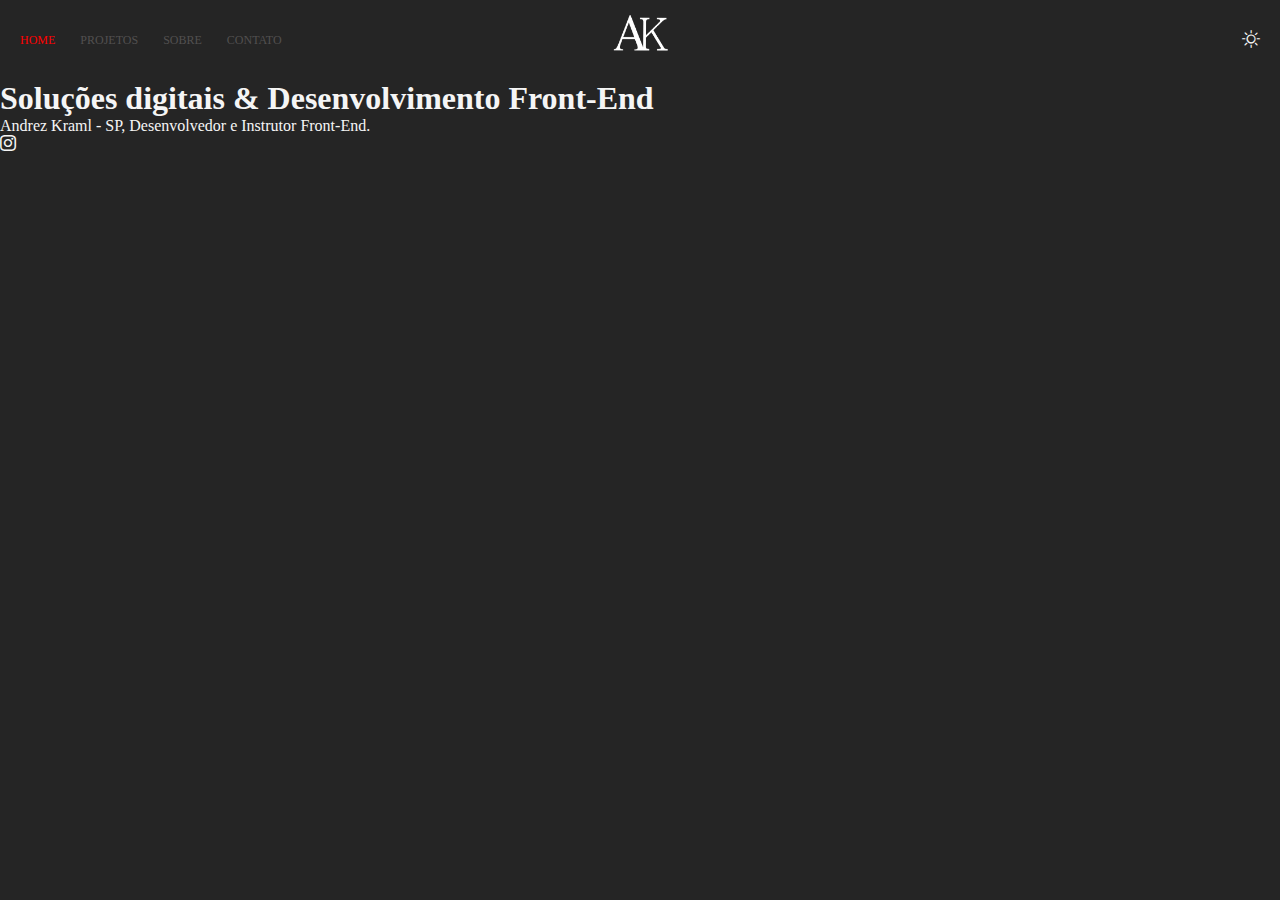
==== index.html @ 8a152c67 "novo" ====
<!DOCTYPE html>
<html lang="pt-br" data-theme="dark">

<head>
    <meta charset="UTF-8">
    <meta name="viewport" content="width=device-width, initial-scale=1.0">
    <title>Portfolio | Andrez</title>

    <!-- Bootstrap Icons -->
    <link rel="stylesheet" href="https://cdn.jsdelivr.net/npm/bootstrap-icons@1.11.3/font/bootstrap-icons.min.css">
    <link rel="stylesheet" href="css/estilo.css">
</head>

<body>

    <!-- header = cabeçalho -->
    <header id="header">

        <!-- menu desktop -->
        <nav class="header-nav">
            <ul class="menu menu-principal"> 
                <li class="menu-item">
                    <a href="#home" class="menu-link active">
                        <span class="menu-texto">home</span>
                    </a>  
                </li>
                <li class="menu-item">
                    <a href="#projetos" class="menu-link">
                        <span class="menu-texto">projetos</span> 
                    </a>
                </li>
                <li class="menu-item">
                    <a href="#sobre" class="menu-link"> 
                        <span class="menu-texto">sobre</span>
                    </a>
                </li>
                <li class="menu-item">
                    <a href="#contato"class="menu-link">
                        <span class="menu-texto">Contato</span>   
                    </a>
                </li>
            </ul>           
        </nav> <!-- Fim Menu desktop -->

        <!-- Logo -->
        <div>
            <a href="#home"class="menu-item">
                <img src="img/logo.png" alt=""class="logo">
            </a>
        </div>

        <!-- Trocar cor Tema -->
        <div class="header-toggle">
            <i class="bi bi-sun" id="toggleTheme"></i>
        </div>

    </header>
    <!-- Indentação Shift + Alt + F -->
    <!-- Comentario shift + alt + A -->

    <!-- Menu mobile -->

    <nav class="nav-mobile">
        <ul class="menu menu-mobile">
            <li class="menu-item">
                <a href="#home" class="menu-link active">
                    <i class="icone-link bi bi-house"></i>
                    <span class="menu-texto">home</span>
                </a>  
            </li>
            <li class="menu-item">
                <a href="#projetos" class="menu-link">
                    <i class="icone-link bi bi-images"></i>
                    <span class="menu-texto">projetos</span> 
                </a>
            </li>
            <li class="menu-item">
                <a href="#sobre" class="menu-link">
                    <i class="icone-link bi bi-person"></i>
                    <span class="menu-texto">sobre</span>
                </a>
            </li>
            <li class="menu-item">
                <a href="#contato" class="menu-link">
                    <i class="icone-link bi bi-envelope"></i>
                     <span class="menu-texto">contato</span>
                </a>
            </li>

        </ul>

    </nav>
    <main id="home">

        <div class="main-content">

         <h1> 
             <strong>
                Soluções digitais &
            </strong>
            Desenvolvimento Front-End
        </h1>

        <p>Andrez Kraml - SP, Desenvolvedor e Instrutor Front-End.</p>

        <ul class="menu menu-social">
            <li>
                <a href="http://instagram.com/Andrez_kraml">
                    <i class="bi bi-instagram"></i>

                </a>
            </li>
        </ul>

        </div> <!-- fim main content -->

        <div class="video">

        </div>

    </main>


</body>

</html>
---- css/estilo.css ----
/* Google fonts */
@import url('https://fonts.googleapis.com/css2?family=Cormorant:ital,wght@0,300..700;1,300..700&family=EB+Garamond:ital,wght@0,400..800;1,400..800&family=Libre+Caslon+Text:ital,wght@0,400;0,700;1,400&display=swap');

/*
root Font padrão
EB Garamond:
    font-family: "EB Garamond", serif;
  font-optical-sizing: auto;
  font-weight: <weight>;
  font-style: normal;

  Cormorant:
    font-family: "Cormorant", serif;
  font-optical-sizing: auto;
  font-weight: <weight>;
  font-style: normal;

  Libre Caslon Text:
     font-family: "Libre Caslon Text", serif;
  font-weight: 700;
  font-style: normal;

/* regra css */

/* reset CSS */
* {
    margin: 0;
    padding: 0;
    box-sizing: border-box;/*  */
    scrollbar-width: thin;/*  */
    scrollbar-color: red;/*  */
}

body {
    background-color: rgb(37, 37, 37);
    color: whitesmoke;
}
a{
    color: whitesmoke;
    text-decoration: none;
}

ul{

    list-style: none;
}

html[data-theme='dark'] .logo {
    filter: invert(1);
}

#header{
    display: flex;
    flex-flow: row wrap;
    justify-content: space-between;
    align-items: center;
    width: 100%;
    padding: 10px 20px;
    
} 

.logo {
    width: 56px;  /* largura */
    height: 56px; /* altura */
}

.header-toggle{
    display: flex;
    justify-content: flex-end;
    min-width: 30%;
}
#toggleTheme{
    color: whitesmoke; /* cor texto */
    font-size: 18px;
    cursor: pointer;
    transition: all 0.6s ease-in-out;
}
.menu{
    display: flex;
    align-items: center;
    gap: 25px;
    width: 100%;

}

.menu-link {
    display: flex;
    text-transform: uppercase;
    

}
.menu-texto {
    font-size: 12px;
    text-transform: uppercase;
    font-family: "inter";

}
.header-nav {
    display: none;

 }
.menu-mobile  .menu-link {
    flex-direction: column;
    justify-content: center;
    align-items: center;
    padding: 8px 16px;
}
.menu-mobile {
    bottom: 0;
    position: fixed;
    width: 100vw;
    justify-content: space-between;
    border-top: 1px solid #989898;
    z-index: 1;
}

.menu-link.active .icone-link,
.menu-link.active .menu-texto,
.menu-link:hover .icone-link,
.menu-link:hover .menu-texto {
    color: red
}
.icone-link,
.menu-texto {
    color: #525050;
    font-weight: 400;
}
.icone-link {
    font-size: 25px;
}


/* CSS Responsivo */
/* telas apartir de 768 */
@media(min-width: 768px) {
    .header-nav{
        display: flex;
    }
    .header-nav,
    .header-toggle{
        min-width: 30%;
    }
    .nav-mobile {
        display: none;
    }
}
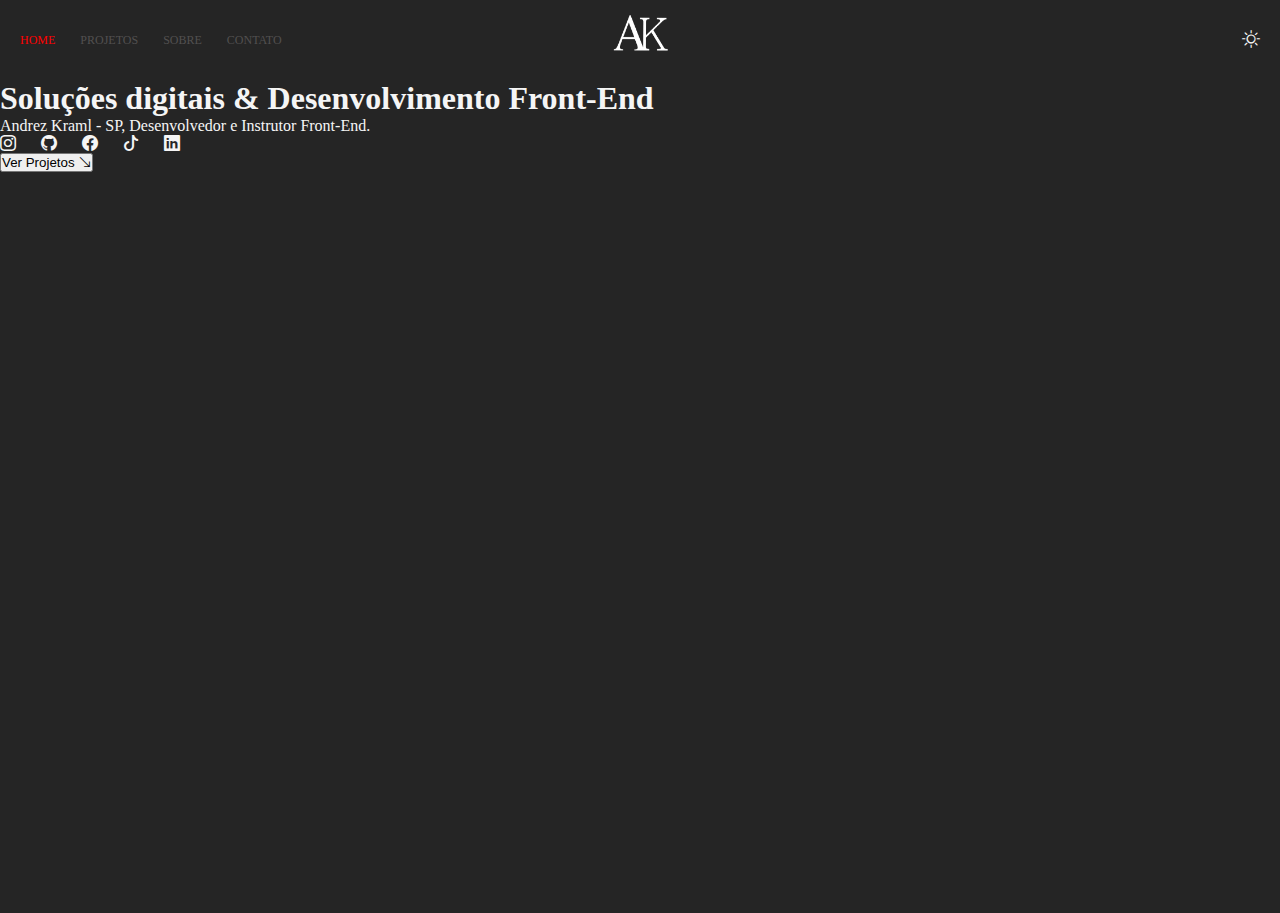
==== commit c7b88680: "Add files via upload" ====
--- a/index.html
+++ b/index.html
@@ -9,7 +9,11 @@
     <!-- Bootstrap Icons -->
     <link rel="stylesheet" href="https://cdn.jsdelivr.net/npm/bootstrap-icons@1.11.3/font/bootstrap-icons.min.css">
     <link rel="stylesheet" href="css/estilo.css">
+    <!-- fav icon -->
+    <link rel="shortcut icon" href="img/favicon.ico" type="image/x-icon">
 </head>
+
+
 
 <body>
 
@@ -18,34 +22,34 @@
 
         <!-- menu desktop -->
         <nav class="header-nav">
-            <ul class="menu menu-principal"> 
+            <ul class="menu menu-principal">
                 <li class="menu-item">
                     <a href="#home" class="menu-link active">
                         <span class="menu-texto">home</span>
-                    </a>  
+                    </a>
                 </li>
                 <li class="menu-item">
                     <a href="#projetos" class="menu-link">
-                        <span class="menu-texto">projetos</span> 
+                        <span class="menu-texto">projetos</span>
                     </a>
                 </li>
                 <li class="menu-item">
-                    <a href="#sobre" class="menu-link"> 
+                    <a href="#sobre" class="menu-link">
                         <span class="menu-texto">sobre</span>
                     </a>
                 </li>
                 <li class="menu-item">
-                    <a href="#contato"class="menu-link">
-                        <span class="menu-texto">Contato</span>   
+                    <a href="#contato" class="menu-link">
+                        <span class="menu-texto">Contato</span>
                     </a>
                 </li>
-            </ul>           
+            </ul>
         </nav> <!-- Fim Menu desktop -->
 
         <!-- Logo -->
         <div>
-            <a href="#home"class="menu-item">
-                <img src="img/logo.png" alt=""class="logo">
+            <a href="#home" class="menu-item">
+                <img src="img/logo.png" alt="" class="logo">
             </a>
         </div>
 
@@ -66,12 +70,12 @@
                 <a href="#home" class="menu-link active">
                     <i class="icone-link bi bi-house"></i>
                     <span class="menu-texto">home</span>
-                </a>  
+                </a>
             </li>
             <li class="menu-item">
                 <a href="#projetos" class="menu-link">
                     <i class="icone-link bi bi-images"></i>
-                    <span class="menu-texto">projetos</span> 
+                    <span class="menu-texto">projetos</span>
                 </a>
             </li>
             <li class="menu-item">
@@ -83,7 +87,7 @@
             <li class="menu-item">
                 <a href="#contato" class="menu-link">
                     <i class="icone-link bi bi-envelope"></i>
-                     <span class="menu-texto">contato</span>
+                    <span class="menu-texto">contato</span>
                 </a>
             </li>
 
@@ -94,28 +98,67 @@
 
         <div class="main-content">
 
-         <h1> 
-             <strong>
-                Soluções digitais &
-            </strong>
-            Desenvolvimento Front-End
-        </h1>
+            <h1>
+                <strong>
+                    Soluções digitais &
+                </strong>
+                Desenvolvimento Front-End
+            </h1>
 
-        <p>Andrez Kraml - SP, Desenvolvedor e Instrutor Front-End.</p>
+            <p>Andrez Kraml - SP, Desenvolvedor e Instrutor Front-End.</p>
 
-        <ul class="menu menu-social">
-            <li>
-                <a href="http://instagram.com/Andrez_kraml">
-                    <i class="bi bi-instagram"></i>
+            <ul class="menu menu-social">
+                <li>
+                    <a href="http://instagram.com/Andrez_kraml" target="_blank">
+                        <i class="bi bi-instagram"></i>
+
+                    </a>
+                </li>
+
+              
+                    <li>
+                        <a href="https://github.com/KramlAndrez/Site" target="_blank">
+                            <i class="bi bi-github"></i>
+                        </a>
+                    </li>
+
+
+                    <li>
+                        <a href="https://www.facebook.com/" target="_blank">
+                            <i class="bi bi-facebook"></i>
+                        </a>
+                    </li>
+
+
+                    <li>
+                        <a href="https://www.facebook.com/">
+                            <i class="bi bi-tiktok"></i>
+                        </a>
+                    </li>
+
+
+                    <li>
+                        <a href="https://www.linkedin.com/company/login/" target="_blank">
+                            <i class="bi bi-linkedin"></i>
+                        </a>
+                    </li>
+
+                </ul>
+                <a href="#projetos">
+                    <button class="btn btn-primary">
+                        <span> Ver Projetos </span>
+                        <i class="bi bi-arrow-down-right"></i>
+                    </button>
 
                 </a>
-            </li>
-        </ul>
 
         </div> <!-- fim main content -->
 
         <div class="video">
-
+            <iframe width="1310" height="737" src="https://www.youtube.com/embed/SMaIPN0aJEI" 
+            title="MELHORES MOMENTOS: SPORTING CRISTAL 2 X 3 PALMEIRAS | FASE DE GRUPOS | CONMEBOL LIBERTADORES 2025" 
+            frameborder="0" allow="accelerometer; autoplay; clipboard-write; encrypted-media; gyroscope; picture-in-picture; web-share" 
+            referrerpolicy="strict-origin-when-cross-origin" allowfullscreen></iframe>
         </div>
 
     </main>
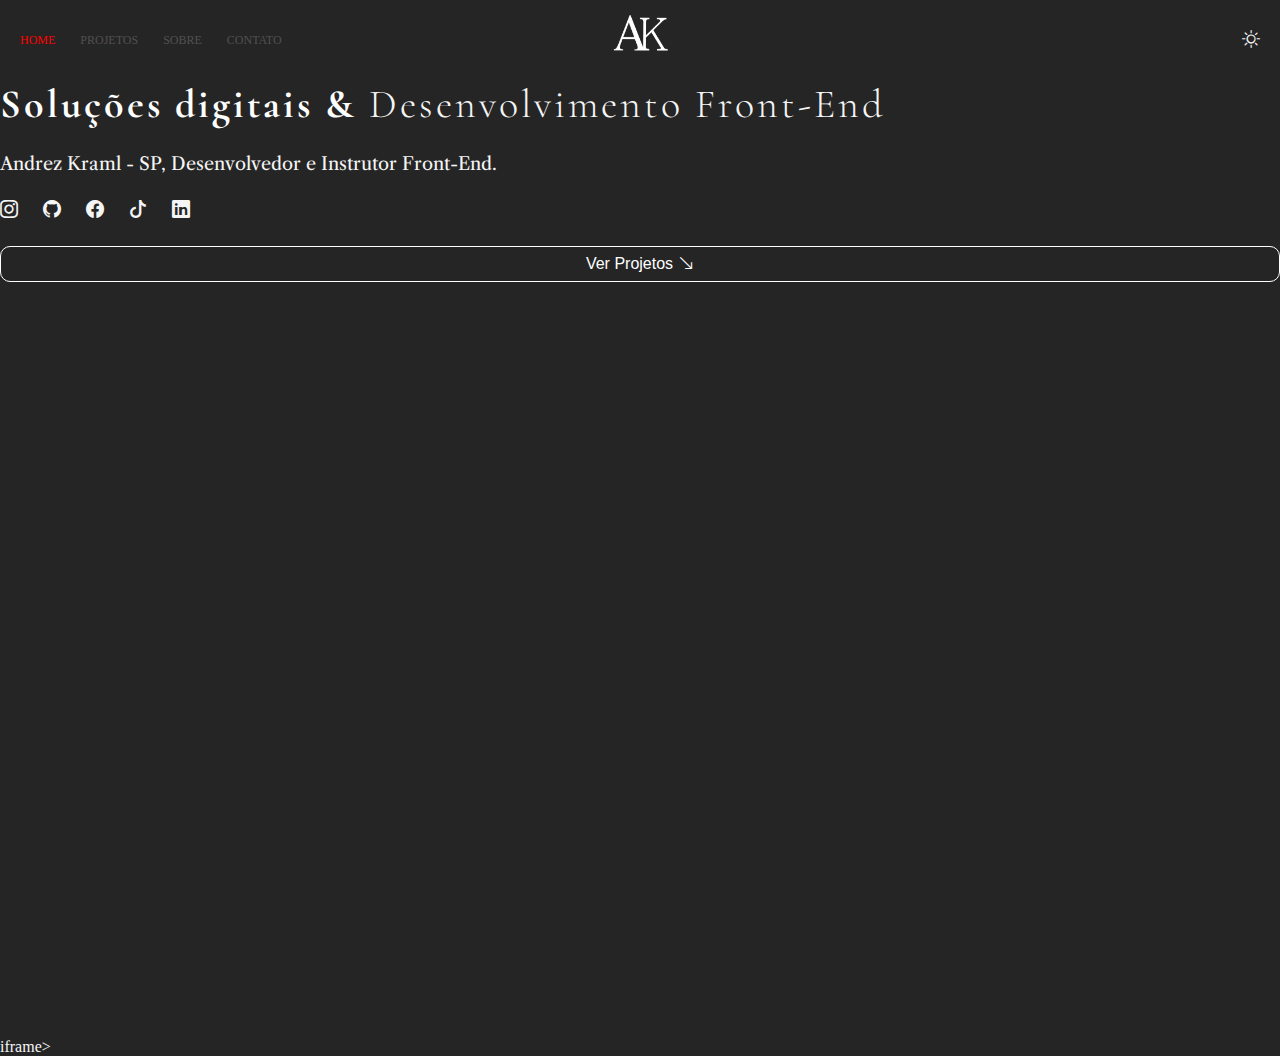
==== commit 95b4afd1: "Add files via upload" ====
--- a/index.html
+++ b/index.html
@@ -155,10 +155,9 @@
         </div> <!-- fim main content -->
 
         <div class="video">
-            <iframe width="1310" height="737" src="https://www.youtube.com/embed/SMaIPN0aJEI" 
-            title="MELHORES MOMENTOS: SPORTING CRISTAL 2 X 3 PALMEIRAS | FASE DE GRUPOS | CONMEBOL LIBERTADORES 2025" 
-            frameborder="0" allow="accelerometer; autoplay; clipboard-write; encrypted-media; gyroscope; picture-in-picture; web-share" 
-            referrerpolicy="strict-origin-when-cross-origin" allowfullscreen></iframe>
+            <iframe  src="https://www.youtube.com/embed/5nEyjYn9_LI?list=PL590L5WQmH8dsxxz7ooJAgmijwOz0lh2H" 
+            title="HACKING GOOGLE: Series Trailer (:30)" frameborder="0" allow="accelerometer; autoplay; clipboard-write; encrypted-media; gyroscope; picture-in-picture; web-share" 
+            referrerpolicy="strict-origin-when-cross-origin" allowfullscreen></iframe>iframe>
         </div>
 
     </main>
--- a/css/estilo.css
+++ b/css/estilo.css
@@ -48,6 +48,27 @@
 html[data-theme='dark'] .logo {
     filter: invert(1);
 }
+h1{
+    font-size: 40px;
+    font-weight: 200;
+    font-family: "Cormorant", 
+    serif;
+    letter-spacing: 3px;
+}
+
+p, li, span{
+    font-size: 18px;
+}
+p {
+    text-align: justify;
+    font-family:"Libre Caslon Text", serif;
+}
+strong{
+    font-weight: 800;
+    color: white;
+}
+
+
 
 #header{
     display: flex;
@@ -129,6 +150,52 @@
     font-size: 25px;
 }
 
+/* Fim css do menu */
+/* Home / Main */
+
+#home {
+    display: flex;
+    flex-direction: column;
+    gap: 32px;
+}
+.main-content {
+    display: flex;
+    flex-direction: column;
+    gap: 25px;
+}
+
+.video iframe {
+    width: 100%;
+    aspect-ratio: 16/9;
+}
+.btn {
+    display: flex;
+    justify-content: center;
+    align-items: center;
+    gap: 5px;
+    background: transparent;
+    width: 100%;
+    border: none;
+    padding: 8px 10px;
+    border-radius: 10px;
+    cursor: pointer;
+    
+}
+.btn-primary {
+    border: 1px solid white;
+
+}
+
+.btn span,
+.btn i {
+    color: #fff;
+    font-size: 16px;
+}
+
+.btn:hover {
+    transform: scale(1.02);
+    transition: all ease-in-out .4s;
+}
 
 /* CSS Responsivo */
 /* telas apartir de 768 */
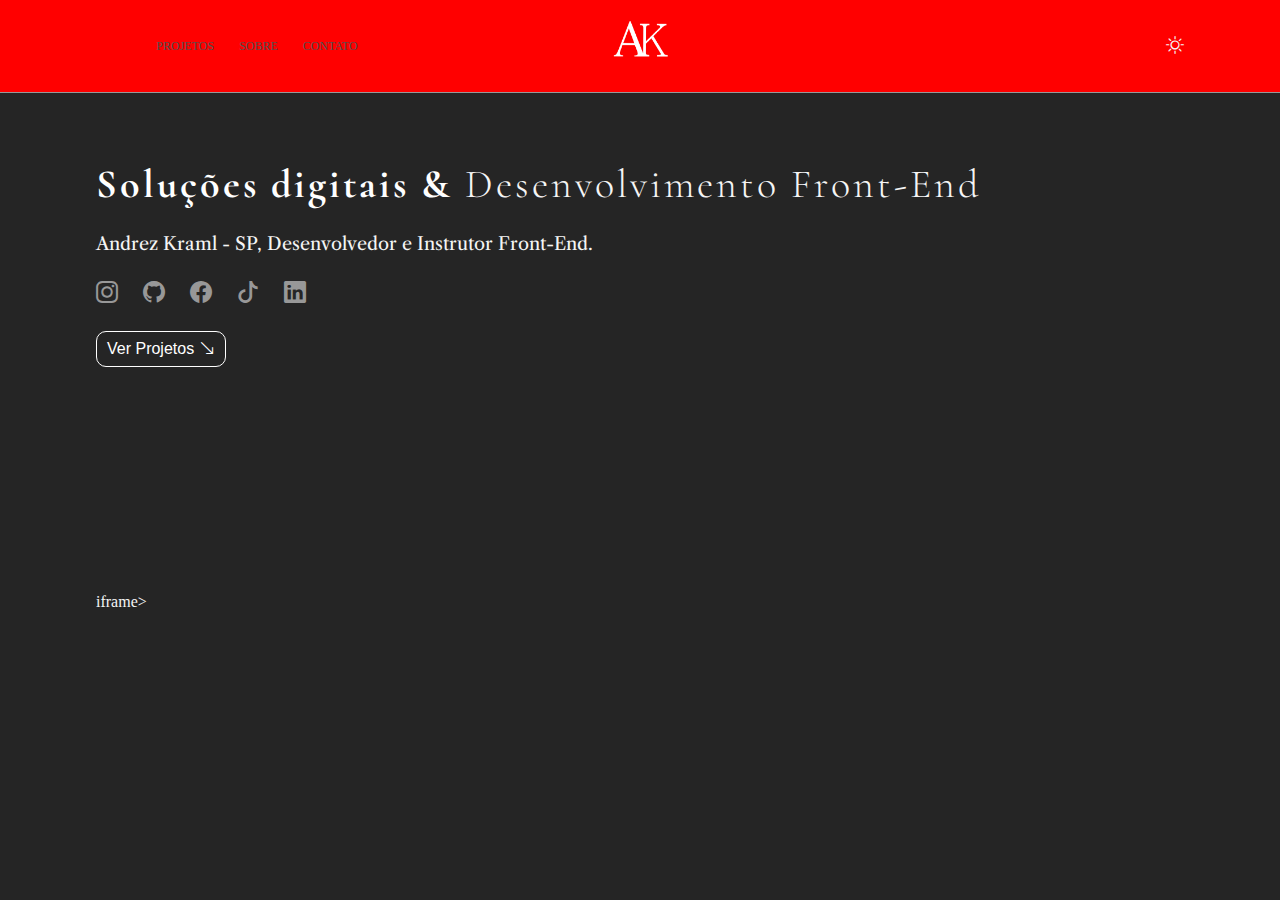
==== commit e1e7599f: "updat java" ====
--- a/index.html
+++ b/index.html
@@ -110,7 +110,7 @@
             <ul class="menu menu-social">
                 <li>
                     <a href="http://instagram.com/Andrez_kraml" target="_blank">
-                        <i class="bi bi-instagram"></i>
+                        <i class="icon-social bi bi-instagram"></i>
 
                     </a>
                 </li>
@@ -118,28 +118,28 @@
               
                     <li>
                         <a href="https://github.com/KramlAndrez/Site" target="_blank">
-                            <i class="bi bi-github"></i>
+                            <i class="icon-social bi bi-github"></i>
                         </a>
                     </li>
 
 
                     <li>
                         <a href="https://www.facebook.com/" target="_blank">
-                            <i class="bi bi-facebook"></i>
+                            <i class="icon-social bi bi-facebook"></i>
                         </a>
                     </li>
 
 
                     <li>
                         <a href="https://www.facebook.com/">
-                            <i class="bi bi-tiktok"></i>
+                            <i class="icon-social bi bi-tiktok"></i>
                         </a>
                     </li>
 
 
                     <li>
                         <a href="https://www.linkedin.com/company/login/" target="_blank">
-                            <i class="bi bi-linkedin"></i>
+                            <i class="icon-social bi bi-linkedin"></i>
                         </a>
                     </li>
 
@@ -152,15 +152,18 @@
 
                 </a>
 
+                <div class="video">
+                    <iframe  src="https://www.youtube.com/embed/5nEyjYn9_LI?list=PL590L5WQmH8dsxxz7ooJAgmijwOz0lh2H" 
+                    title="HACKING GOOGLE: Series Trailer (:30)" frameborder="0" allow="accelerometer; autoplay; clipboard-write; encrypted-media; gyroscope; picture-in-picture; web-share" 
+                    referrerpolicy="strict-origin-when-cross-origin" allowfullscreen></iframe>iframe>
+                </div>
+
         </div> <!-- fim main content -->
 
-        <div class="video">
-            <iframe  src="https://www.youtube.com/embed/5nEyjYn9_LI?list=PL590L5WQmH8dsxxz7ooJAgmijwOz0lh2H" 
-            title="HACKING GOOGLE: Series Trailer (:30)" frameborder="0" allow="accelerometer; autoplay; clipboard-write; encrypted-media; gyroscope; picture-in-picture; web-share" 
-            referrerpolicy="strict-origin-when-cross-origin" allowfullscreen></iframe>iframe>
-        </div>
 
     </main>
+
+    <script src="js/script.js"> </script>
 
 
 </body>
--- a/css/estilo.css
+++ b/css/estilo.css
@@ -1,6 +1,18 @@
 /* Google fonts */
 @import url('https://fonts.googleapis.com/css2?family=Cormorant:ital,wght@0,300..700;1,300..700&family=EB+Garamond:ital,wght@0,400..800;1,400..800&family=Libre+Caslon+Text:ital,wght@0,400;0,700;1,400&display=swap');
 
+/* Variaveis de cor */
+/* Definir cores tema dark */
+:root,
+:root[data-theme="dark"] {
+    
+    --fundo-header: red;
+
+}
+/* Definir cores tema Light */
+:root[data-theme="light"] {
+    --fundo-header: green;
+}
 /*
 root Font padrão
 EB Garamond:
@@ -18,7 +30,7 @@
   Libre Caslon Text:
      font-family: "Libre Caslon Text", serif;
   font-weight: 700;
-  font-style: normal;
+  font-style: normal; */
 
 /* regra css */
 
@@ -133,6 +145,7 @@
     justify-content: space-between;
     border-top: 1px solid #989898;
     z-index: 1;
+    background-color: rgb(37, 37, 37);
 }
 
 .menu-link.active .icone-link,
@@ -197,9 +210,39 @@
     transition: all ease-in-out .4s;
 }
 
+.btn:hover span,
+.btn:hover i {
+    color: red;
+
+}
+.icon-social {
+    font-size: 22px;
+    color: #989898;
+}
+.icon-social:hover {
+    color:#ffff;
+
+
+}
+/* Estrutura */
+
+/* ATUALIZACOES FUTURAS */
+#home {
+    padding: 40px 16px;
+}
+
+
 /* CSS Responsivo */
 /* telas apartir de 768 */
 @media(min-width: 768px) {
+    #header {
+        background-color: var(--fundo-header);
+        position: fixed;
+        border-bottom: 1px solid #989898;
+        padding: 16px 96px;
+        
+        
+    }
     .header-nav{
         display: flex;
     }
@@ -210,6 +253,23 @@
     .nav-mobile {
         display: none;
     }
-}
-    
-
+    #home { /* Atulização futura */
+        padding: 128px 96px 64px;
+    }
+    .main-content {
+        display: flex;
+        flex-direction: column;
+        align-items: flex-start;
+    }
+}
+/* 1200px */
+@media (min-width: 1200px) {
+    #home {
+        padding: 160px 96px 32px;
+    }
+
+}
+   
+    
+    
+
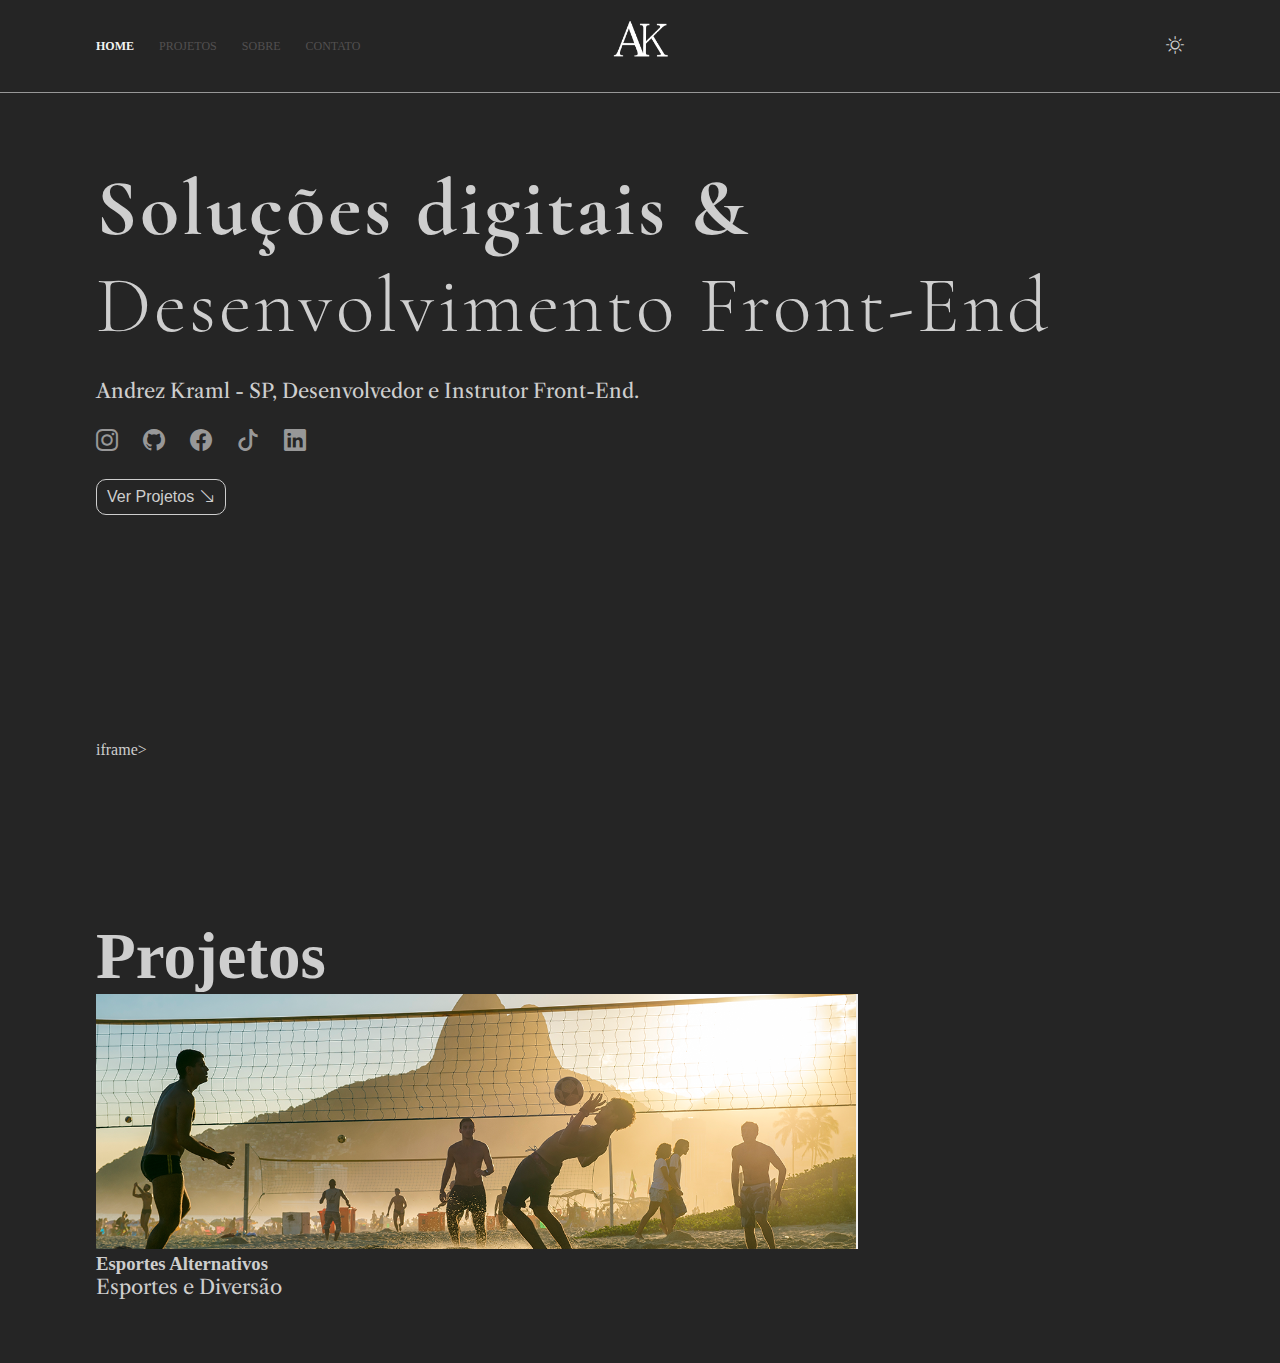
==== commit ea642409: "upload 09/04" ====
--- a/index.html
+++ b/index.html
@@ -163,6 +163,29 @@
 
     </main>
 
+    <section id="projetos" class="projetos">
+
+        <h2>Projetos</h2>
+
+        <div class="projetos-container">
+            <!-- Projeto 1 -->
+            <article class="projeto-card">
+                <img src="img/ak.PNG" alt="" class="card-img">
+                
+                <div class="card-body">
+
+                 <h3 class="card-title">Esportes Alternativos</h3>
+                 <p class="card-bescription">
+                    Esportes e Diversão
+                 </p>
+                </div>
+
+            </article>
+
+        </div>
+
+    </section>
+
     <script src="js/script.js"> </script>
 
 
--- a/css/estilo.css
+++ b/css/estilo.css
@@ -6,12 +6,18 @@
 :root,
 :root[data-theme="dark"] {
     
-    --fundo-header: red;
+    --bg: rgb(37, 37, 37);
+    --color: rgb(206,206,206);
+    --hover: rgb(243,243,243);
+    --cor-link:var(--bg)
 
 }
 /* Definir cores tema Light */
 :root[data-theme="light"] {
-    --fundo-header: green;
+    --bg: rgb(206,206,206);
+    --color: rgb(37, 37, 37);
+    --hover: rgb(5,5,5);
+
 }
 /*
 root Font padrão
@@ -44,11 +50,11 @@
 }
 
 body {
-    background-color: rgb(37, 37, 37);
-    color: whitesmoke;
+    background-color: var(--bg);
+    color: var(--color);
 }
 a{
-    color: whitesmoke;
+    color: var(--color);
     text-decoration: none;
 }
 
@@ -77,7 +83,6 @@
 }
 strong{
     font-weight: 800;
-    color: white;
 }
 
 
@@ -103,7 +108,7 @@
     min-width: 30%;
 }
 #toggleTheme{
-    color: whitesmoke; /* cor texto */
+    color: var(--color); /* cor texto */
     font-size: 18px;
     cursor: pointer;
     transition: all 0.6s ease-in-out;
@@ -143,16 +148,17 @@
     position: fixed;
     width: 100vw;
     justify-content: space-between;
-    border-top: 1px solid #989898;
+    border-top: 1px solid var(--color);
     z-index: 1;
-    background-color: rgb(37, 37, 37);
+    background-color: var(--bg);
 }
 
 .menu-link.active .icone-link,
 .menu-link.active .menu-texto,
 .menu-link:hover .icone-link,
 .menu-link:hover .menu-texto {
-    color: red
+    color: var(--hover);
+    font-weight: 600;
 }
 .icone-link,
 .menu-texto {
@@ -195,13 +201,13 @@
     
 }
 .btn-primary {
-    border: 1px solid white;
+    border: 1px solid var(--color);
 
 }
 
 .btn span,
 .btn i {
-    color: #fff;
+    color: var(--color);
     font-size: 16px;
 }
 
@@ -209,10 +215,12 @@
     transform: scale(1.02);
     transition: all ease-in-out .4s;
 }
-
+.btn-primary:hover {
+    border: 1px solid var(--bg)
+}
 .btn:hover span,
 .btn:hover i {
-    color: red;
+    color: var(--hover);
 
 }
 .icon-social {
@@ -220,14 +228,15 @@
     color: #989898;
 }
 .icon-social:hover {
-    color:#ffff;
+    color: var(--hover);
 
 
 }
 /* Estrutura */
 
 /* ATUALIZACOES FUTURAS */
-#home {
+#home,
+.projetos {
     padding: 40px 16px;
 }
 
@@ -236,7 +245,7 @@
 /* telas apartir de 768 */
 @media(min-width: 768px) {
     #header {
-        background-color: var(--fundo-header);
+        background-color: var(--bg);
         position: fixed;
         border-bottom: 1px solid #989898;
         padding: 16px 96px;
@@ -253,7 +262,7 @@
     .nav-mobile {
         display: none;
     }
-    #home { /* Atulização futura */
+    #home, .projetos { /* Atulização futura */
         padding: 128px 96px 64px;
     }
     .main-content {
@@ -267,9 +276,27 @@
     #home {
         padding: 160px 96px 32px;
     }
-
-}
-   
-    
-    
-
+    h1 {
+        font-size: 80px;
+    }
+
+    h2 {
+        font-size: 65px;
+    }
+    p, span, li {
+        font-size: 20px;
+    }
+
+}
+
+@media (min-width: 1400px) {
+    h1 {
+        font-size: 100px;
+    }
+    h2 {
+        font-size: 70px;
+    }
+    .projetos {
+        padding: 160px 240px 64px;
+    }
+}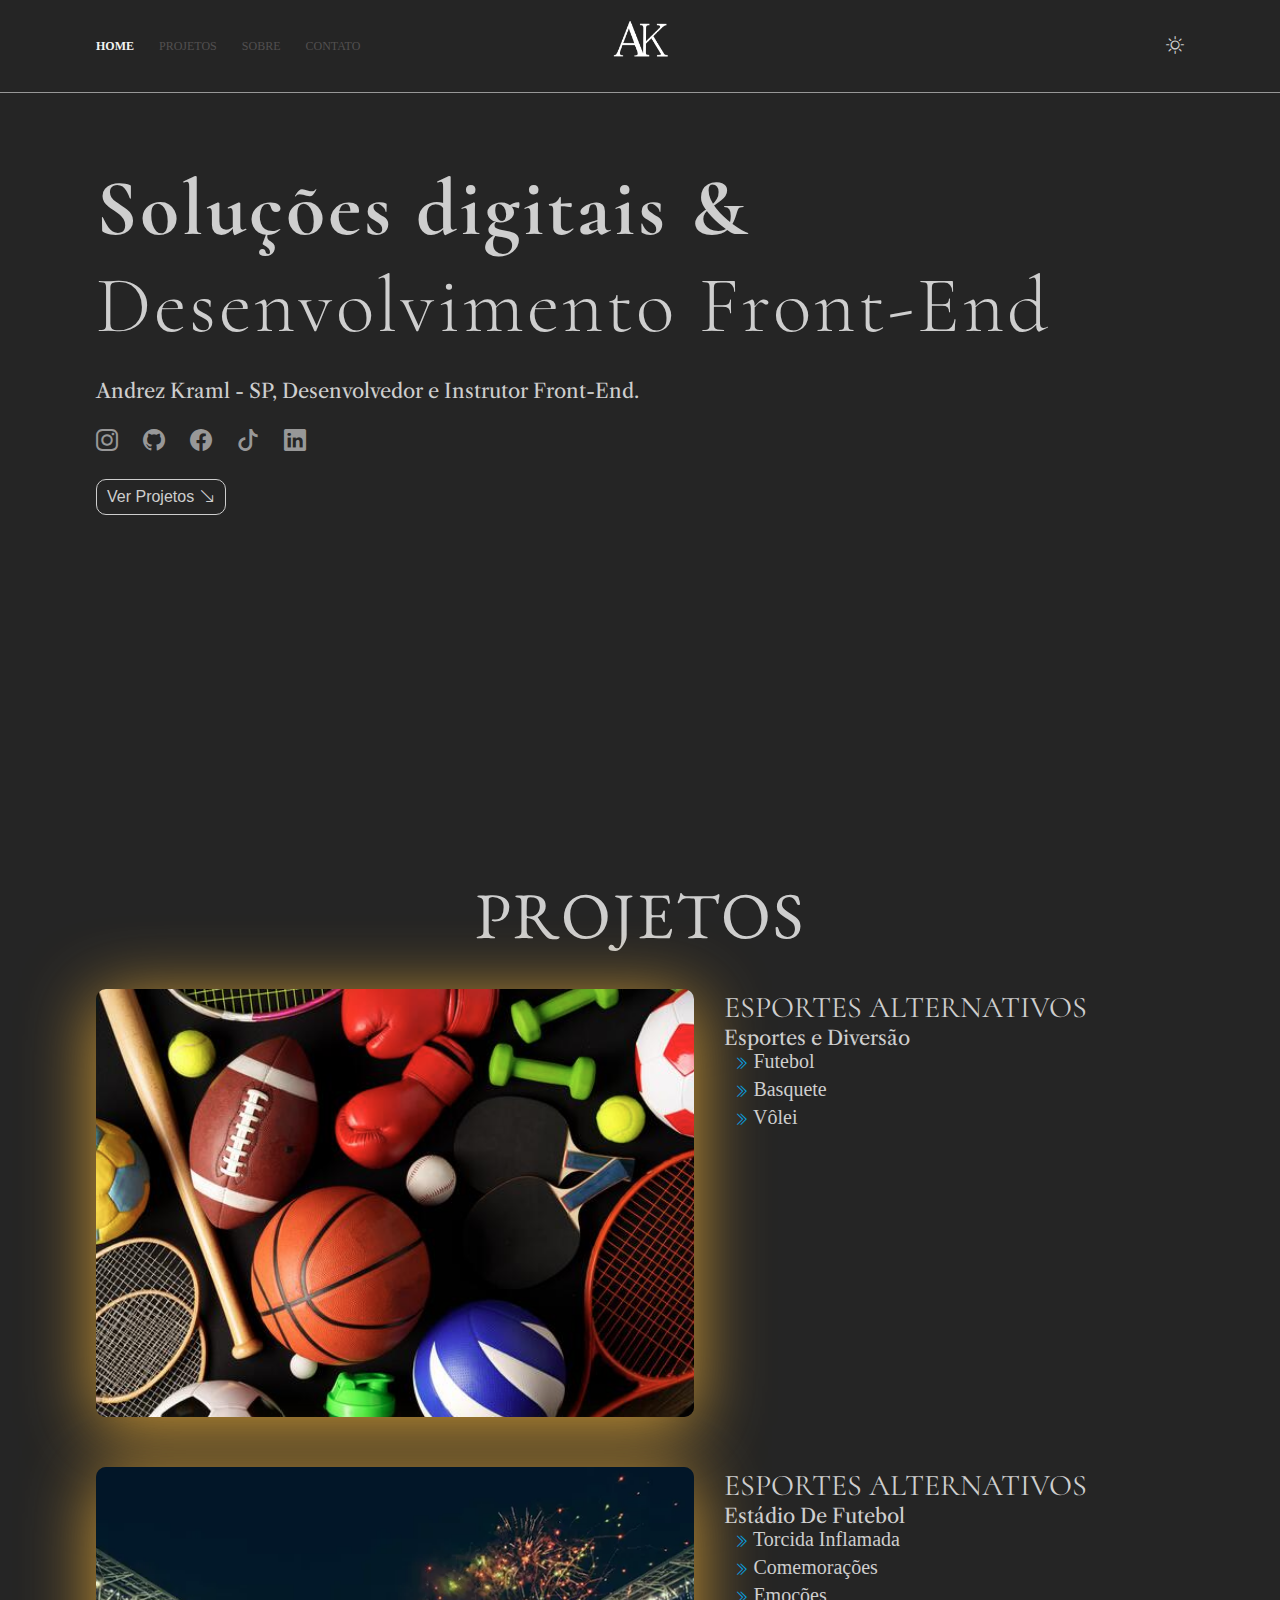
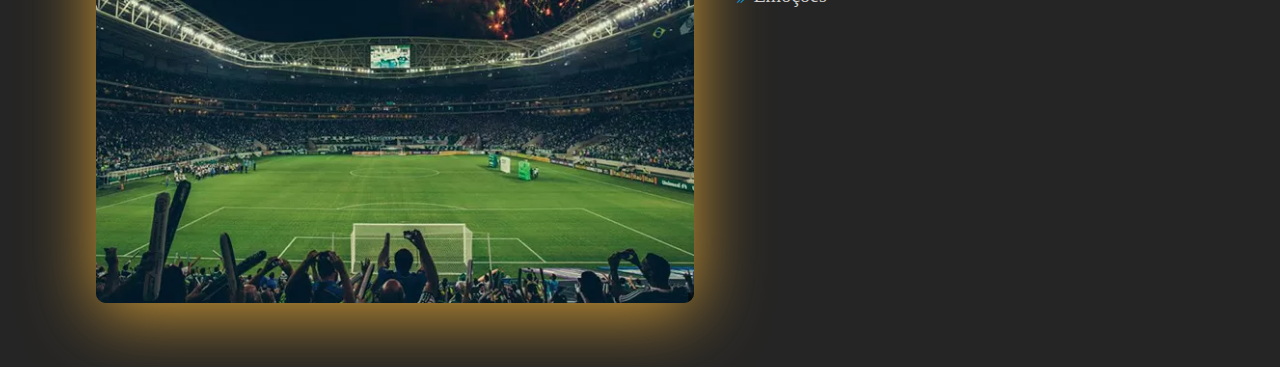
==== commit 4d638dd6: "trabalho com temas" ====
--- a/index.html
+++ b/index.html
@@ -115,48 +115,50 @@
                     </a>
                 </li>
 
-              
-                    <li>
-                        <a href="https://github.com/KramlAndrez/Site" target="_blank">
-                            <i class="icon-social bi bi-github"></i>
-                        </a>
-                    </li>
-
-
-                    <li>
-                        <a href="https://www.facebook.com/" target="_blank">
-                            <i class="icon-social bi bi-facebook"></i>
-                        </a>
-                    </li>
-
-
-                    <li>
-                        <a href="https://www.facebook.com/">
-                            <i class="icon-social bi bi-tiktok"></i>
-                        </a>
-                    </li>
-
-
-                    <li>
-                        <a href="https://www.linkedin.com/company/login/" target="_blank">
-                            <i class="icon-social bi bi-linkedin"></i>
-                        </a>
-                    </li>
-
-                </ul>
-                <a href="#projetos">
-                    <button class="btn btn-primary">
-                        <span> Ver Projetos </span>
-                        <i class="bi bi-arrow-down-right"></i>
-                    </button>
-
-                </a>
-
-                <div class="video">
-                    <iframe  src="https://www.youtube.com/embed/5nEyjYn9_LI?list=PL590L5WQmH8dsxxz7ooJAgmijwOz0lh2H" 
-                    title="HACKING GOOGLE: Series Trailer (:30)" frameborder="0" allow="accelerometer; autoplay; clipboard-write; encrypted-media; gyroscope; picture-in-picture; web-share" 
-                    referrerpolicy="strict-origin-when-cross-origin" allowfullscreen></iframe>iframe>
-                </div>
+
+                <li>
+                    <a href="https://github.com/KramlAndrez/Site" target="_blank">
+                        <i class="icon-social bi bi-github"></i>
+                    </a>
+                </li>
+
+
+                <li>
+                    <a href="https://www.facebook.com/" target="_blank">
+                        <i class="icon-social bi bi-facebook"></i>
+                    </a>
+                </li>
+
+
+                <li>
+                    <a href="https://www.facebook.com/">
+                        <i class="icon-social bi bi-tiktok"></i>
+                    </a>
+                </li>
+
+
+                <li>
+                    <a href="https://www.linkedin.com/company/login/" target="_blank">
+                        <i class="icon-social bi bi-linkedin"></i>
+                    </a>
+                </li>
+
+            </ul>
+            <a href="#projetos">
+                <button class="btn btn-primary">
+                    <span> Ver Projetos </span>
+                    <i class="bi bi-arrow-down-right"></i>
+                </button>
+
+            </a>
+
+            <div class="video">
+                <iframe src="https://www.youtube.com/embed/yPz6PojA_Qc" title="Projeto Esportes  Lazer e Cultura"
+                    frameborder="0" allow="accelerometer; 
+                    autoplay; clipboard-write; 
+                    encrypted-media; gyroscope; picture-in-picture; web-share"
+                    referrerpolicy="strict-origin-when-cross-origin" allowfullscreen></iframe>
+            </div>
 
         </div> <!-- fim main content -->
 
@@ -170,18 +172,83 @@
         <div class="projetos-container">
             <!-- Projeto 1 -->
             <article class="projeto-card">
-                <img src="img/ak.PNG" alt="" class="card-img">
-                
+                <img src="img/Capturar.PNG" alt="" class="card-img">
+
                 <div class="card-body">
 
-                 <h3 class="card-title">Esportes Alternativos</h3>
-                 <p class="card-bescription">
-                    Esportes e Diversão
-                 </p>
+                    <h3 class="card-title">Esportes Alternativos</h3>
+                    <p class="card-bescription">
+                        Esportes e Diversão
+                    </p>
+
+                    <ul class="card-list">
+
+                        <li class="card-item">
+                            <i class="icon-list bi bi-chevron-double-right"></i>
+                            Futebol
+
+                        </li>
+
+                        <li class="card-item">
+                            <i class="icon-list bi-chevron-double-right"></i>
+                            Basquete
+
+                        </li>
+
+                        <li class="card-item">
+                            <i class="icon-list bi-chevron-double-right"></i>
+                            Vôlei
+
+                        </li>
+
+                    </ul>
+
+
+
+
                 </div>
 
             </article>
 
+
+
+
+            <!-- Projeto 2 -->
+            <article class="projeto-card">
+                <img src="img/Allianz.PNG" alt="" class="card-img">
+
+                <div class="card-body">
+
+                    <h3 class="card-title">Esportes Alternativos</h3>
+                    <p class="card-bescription">
+                        Estádio De Futebol
+                    </p>
+
+                    <ul class="card-list">
+
+                        <li class="card-item">
+                            <i class="icon-list bi bi-chevron-double-right"></i>
+                            Torcida Inflamada
+
+                        </li>
+
+                        <li class="card-item">
+                            <i class="icon-list bi-chevron-double-right"></i>
+                            Comemorações
+
+                        </li>
+
+                        <li class="card-item">
+                            <i class="icon-list bi-chevron-double-right"></i>
+                            Emoções
+
+                        </li>
+
+                    </ul>
+                </div>
+
+            </article>
+
         </div>
 
     </section>
--- a/css/estilo.css
+++ b/css/estilo.css
@@ -17,6 +17,7 @@
     --bg: rgb(206,206,206);
     --color: rgb(37, 37, 37);
     --hover: rgb(5,5,5);
+    --sombra: rgb(37,37,37);
 
 }
 /*
@@ -49,6 +50,12 @@
     scrollbar-color: red;/*  */
 }
 
+html[data-theme='dark'] .logo {
+    filter: invert(1);
+}
+html{
+    scroll-behavior: smooth;
+}
 body {
     background-color: var(--bg);
     color: var(--color);
@@ -63,15 +70,31 @@
     list-style: none;
 }
 
-html[data-theme='dark'] .logo {
-    filter: invert(1);
-}
+
 h1{
     font-size: 40px;
     font-weight: 200;
     font-family: "Cormorant", 
     serif;
     letter-spacing: 3px;
+}
+h2 {
+    font-size: 35px;
+    font-family: "EB Garamond", serif;
+    font-weight: 400;
+    letter-spacing: 2px;
+    text-align: center;
+    text-transform: uppercase;
+
+}
+
+h3 {
+    font-size: 30px;
+    font-family: "Cormorant", serif;
+    font-weight: 400;
+    text-align: left;
+    text-transform: uppercase;
+
 }
 
 p, li, span{
@@ -233,6 +256,53 @@
 
 }
 /* Estrutura */
+/* Projetos */
+.projetos {
+    display: flex;
+    flex-direction: column;
+    gap: 32px;
+}
+
+.projetos-container {
+    display: flex;
+    flex-direction: column;
+    gap: 50px;
+}
+
+.projeto-card {
+    display: flex;
+    flex-direction: column;
+    gap: 30px;
+}
+
+.card-img {
+    width: 100%;
+    pointer-events: none;
+    border-radius: 10px;
+    object-fit: cover;
+    object-position: center;
+    box-shadow: 0px 10px 70px rgb(212, 157, 53);
+}
+
+card-description {
+    font-family: "Inter", sans-serif;
+    font-size: 20px;
+    font-weight: normal;
+    margin-top: 10px;
+    margin-top: 15px;
+
+}
+.icon-list {
+    color: #05a2e5;
+    font-size: 14px;
+
+}
+
+.card-item {
+    margin-left: 10px;
+    font-size: 20px;
+    margin-bottom: 5px;
+}
 
 /* ATUALIZACOES FUTURAS */
 #home,
@@ -271,6 +341,16 @@
         align-items: flex-start;
     }
 }
+
+
+@media (min-width: 992px) {
+    .projeto-card {
+        flex-direction: row;
+    }
+    .card-img {
+        width: 55%;
+    }
+}
 /* 1200px */
 @media (min-width: 1200px) {
     #home {
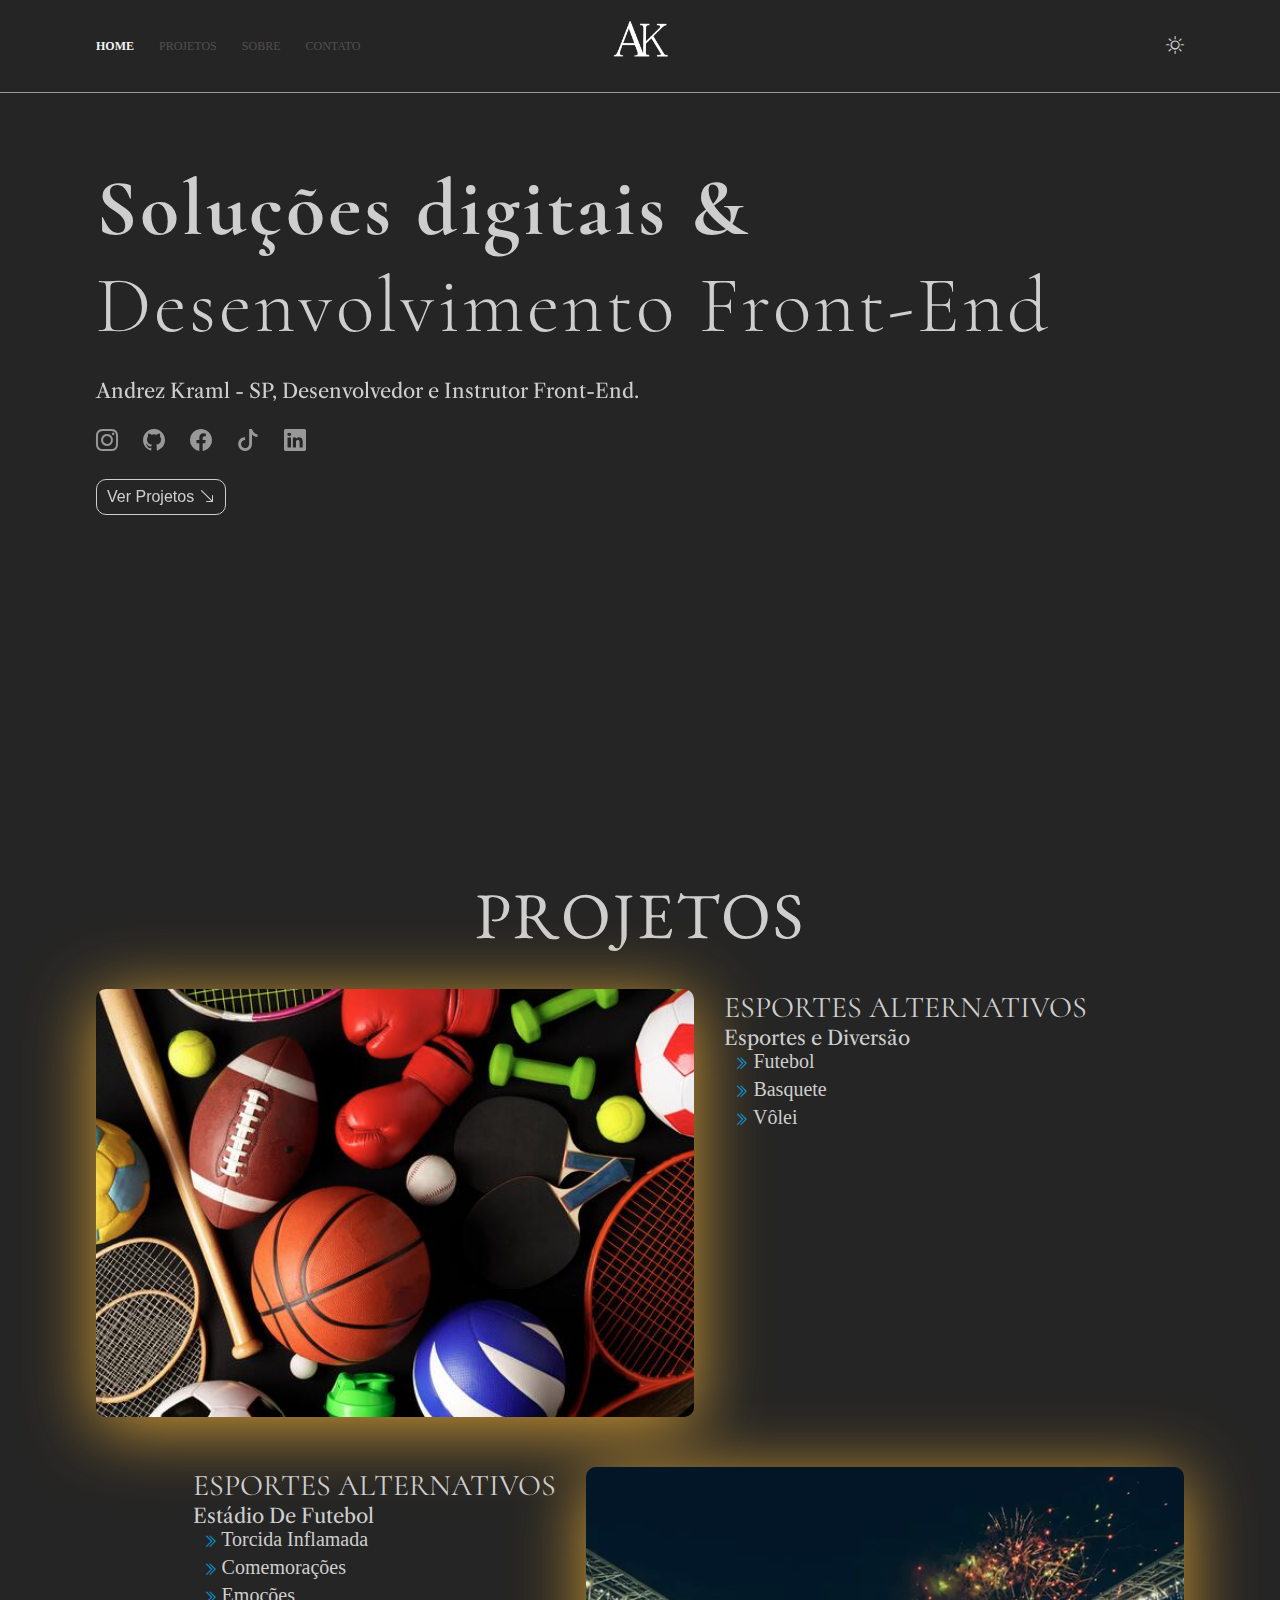
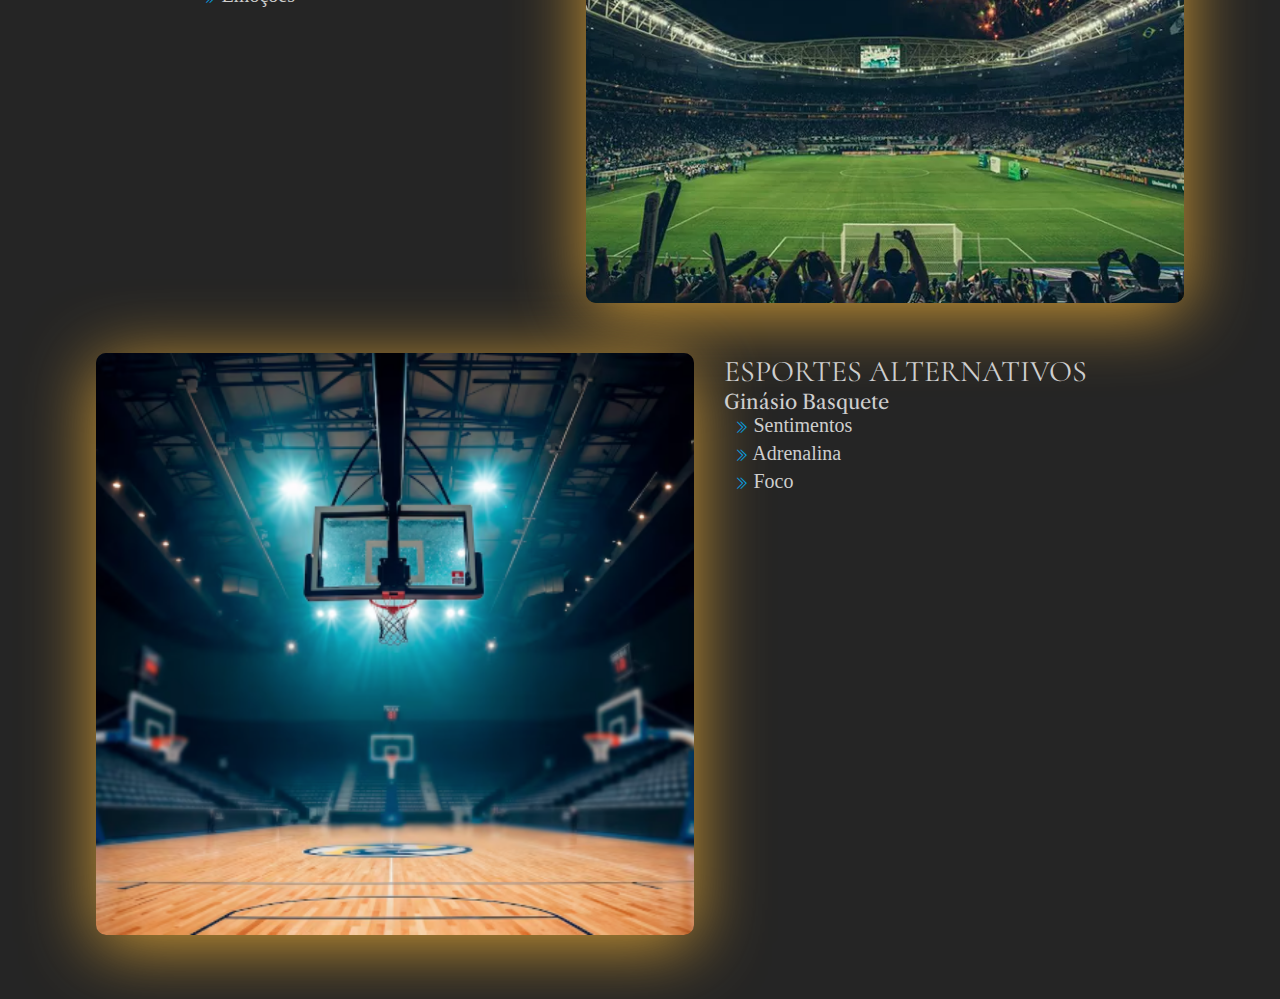
==== commit d587412a: "Atualização 11/04" ====
--- a/index.html
+++ b/index.html
@@ -13,6 +13,8 @@
     <link rel="shortcut icon" href="img/favicon.ico" type="image/x-icon">
 </head>
 
+<!-- AOS -->
+<link href="https://unpkg.com/aos@2.3.1/dist/aos.css" rel="stylesheet">
 
 
 <body>
@@ -47,7 +49,7 @@
         </nav> <!-- Fim Menu desktop -->
 
         <!-- Logo -->
-        <div>
+        <div data-aos="zoom-in">
             <a href="#home" class="menu-item">
                 <img src="img/logo.png" alt="" class="logo">
             </a>
@@ -96,10 +98,11 @@
     </nav>
     <main id="home">
 
-        <div class="main-content">
+        <div class="main-content" data-aos="zoom-in" data-aos-delay="600">
 
             <h1>
-                <strong>
+                <strong  data-aos="zoom-in" data-aos-delay="600">
+                    
                     Soluções digitais &
                 </strong>
                 Desenvolvimento Front-End
@@ -214,7 +217,7 @@
 
 
             <!-- Projeto 2 -->
-            <article class="projeto-card">
+            <article class="projeto-card card-reverse">
                 <img src="img/Allianz.PNG" alt="" class="card-img">
 
                 <div class="card-body">
@@ -248,13 +251,59 @@
                 </div>
 
             </article>
+             <!-- Projeto 3 -->
+             <article class="projeto-card">
+                <img src="img/basquete3.PNG" alt="" class="card-img">
+
+                <div class="card-body">
+
+                    <h3 class="card-title">Esportes Alternativos</h3>
+                    <p class="card-bescription">
+                        Ginásio Basquete
+                    </p>
+
+                    <ul class="card-list">
+
+                        <li class="card-item">
+                            <i class="icon-list bi bi-chevron-double-right"></i>
+                            Sentimentos
+
+                        </li>
+
+                        <li class="card-item">
+                            <i class="icon-list bi-chevron-double-right"></i>
+                            Adrenalina
+
+                        </li>
+
+                        <li class="card-item">
+                            <i class="icon-list bi-chevron-double-right"></i>
+                            Foco
+
+                        </li>
+
+                    </ul>
+                </div>
+
+            </article>
 
         </div>
 
     </section>
 
+    <!-- AOS JS -->
+
+    <script src="https://unpkg.com/aos@2.3.1/dist/aos.js"></script>
+
     <script src="js/script.js"> </script>
 
+    <script>
+        AOS.init({
+            duration:600,
+        });
+        
+    </script>
+
 
 </body>
 
--- a/css/estilo.css
+++ b/css/estilo.css
@@ -303,6 +303,13 @@
     font-size: 20px;
     margin-bottom: 5px;
 }
+.card-body {
+    
+    display: flex;
+    flex-direction: column;
+    justify-content: flex-start;
+    align-items: start;
+}
 
 /* ATUALIZACOES FUTURAS */
 #home,
@@ -347,6 +354,22 @@
     .projeto-card {
         flex-direction: row;
     }
+    .projeto-card.card-reverse {
+        flex-direction: row-reverse;
+        justify-content: end;
+
+    }
+    .card-reverse.card-body{
+        display: flex;
+        flex-direction: column;
+        justify-content: center;
+        align-items: flex-end;
+        text-align: right;
+    }
+
+                  
+
+        
     .card-img {
         width: 55%;
     }
@@ -379,4 +402,15 @@
     .projetos {
         padding: 160px 240px 64px;
     }
+}
+/* 0 até 992 */
+
+@media (max:992px) {
+    .card-body{
+        display: flex;
+        flex-direction: column;
+        justify-content: center;
+        align-items: right;
+    }
+
 }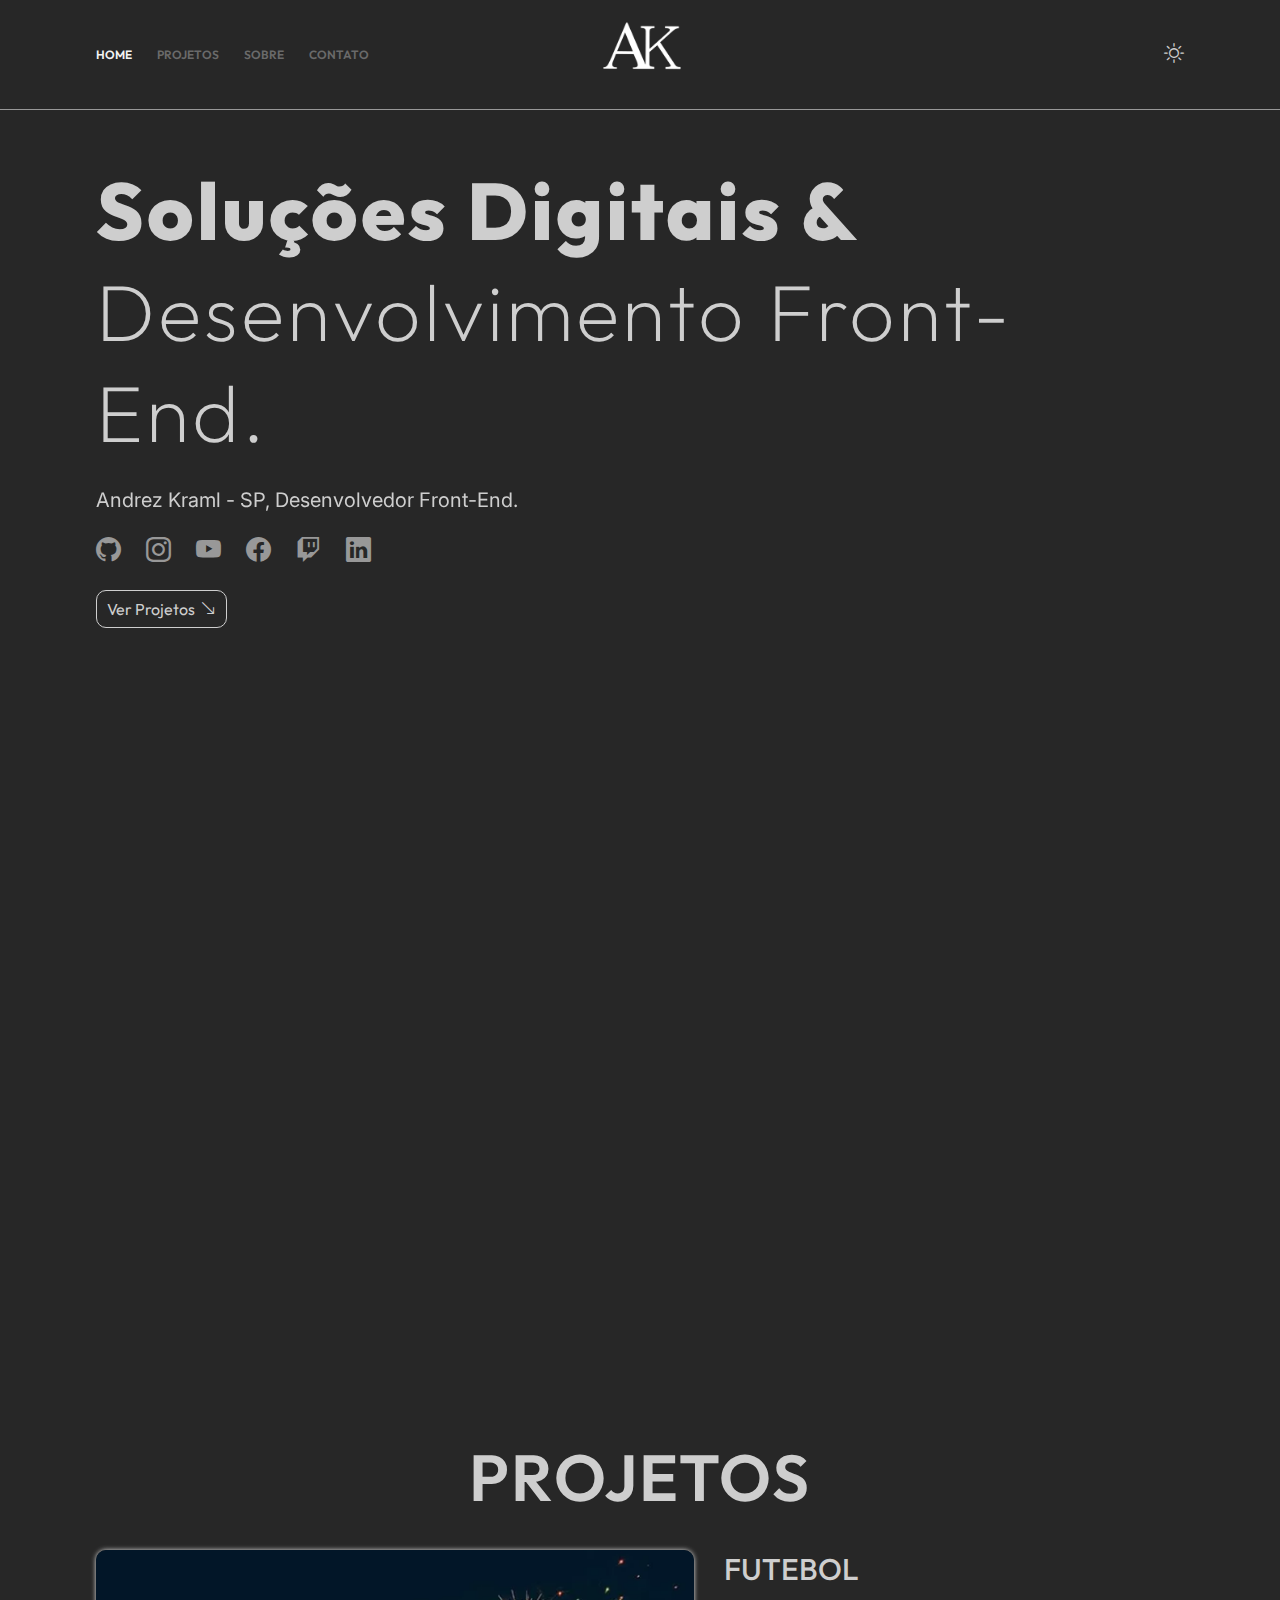
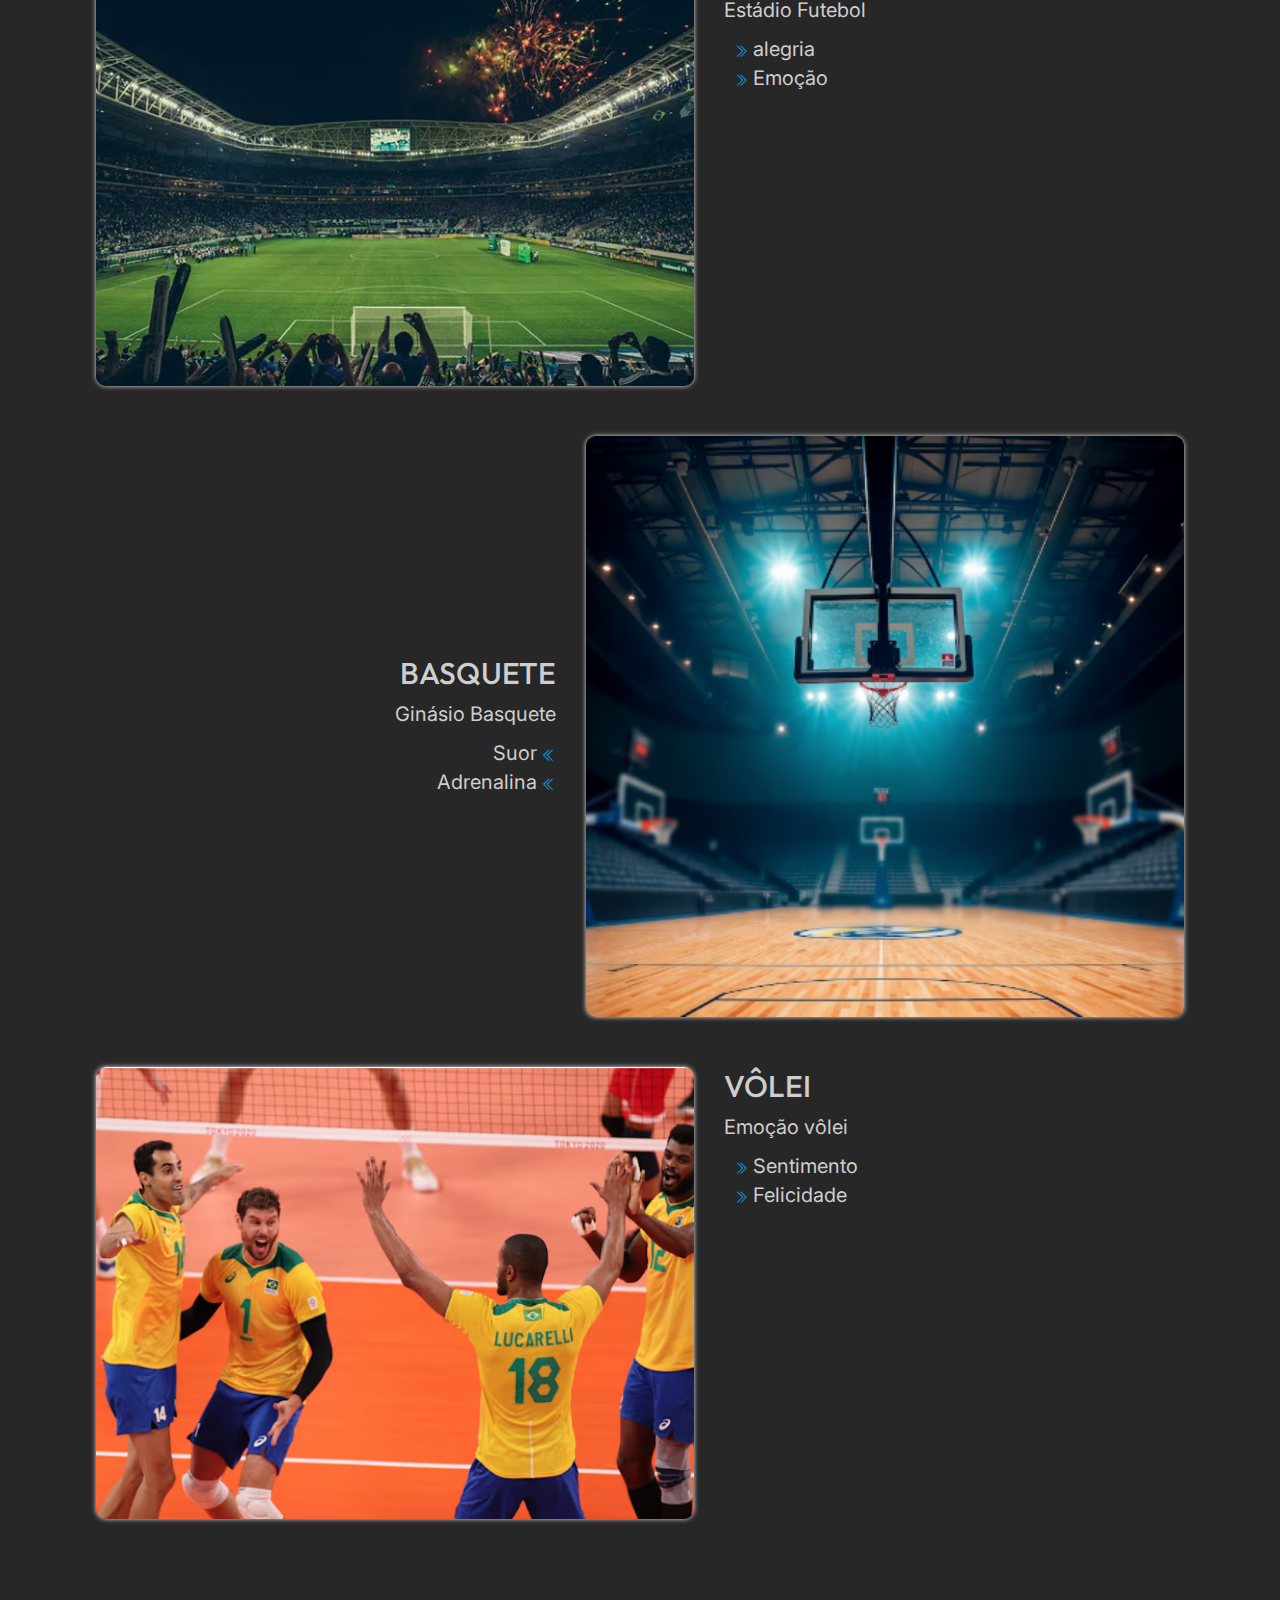
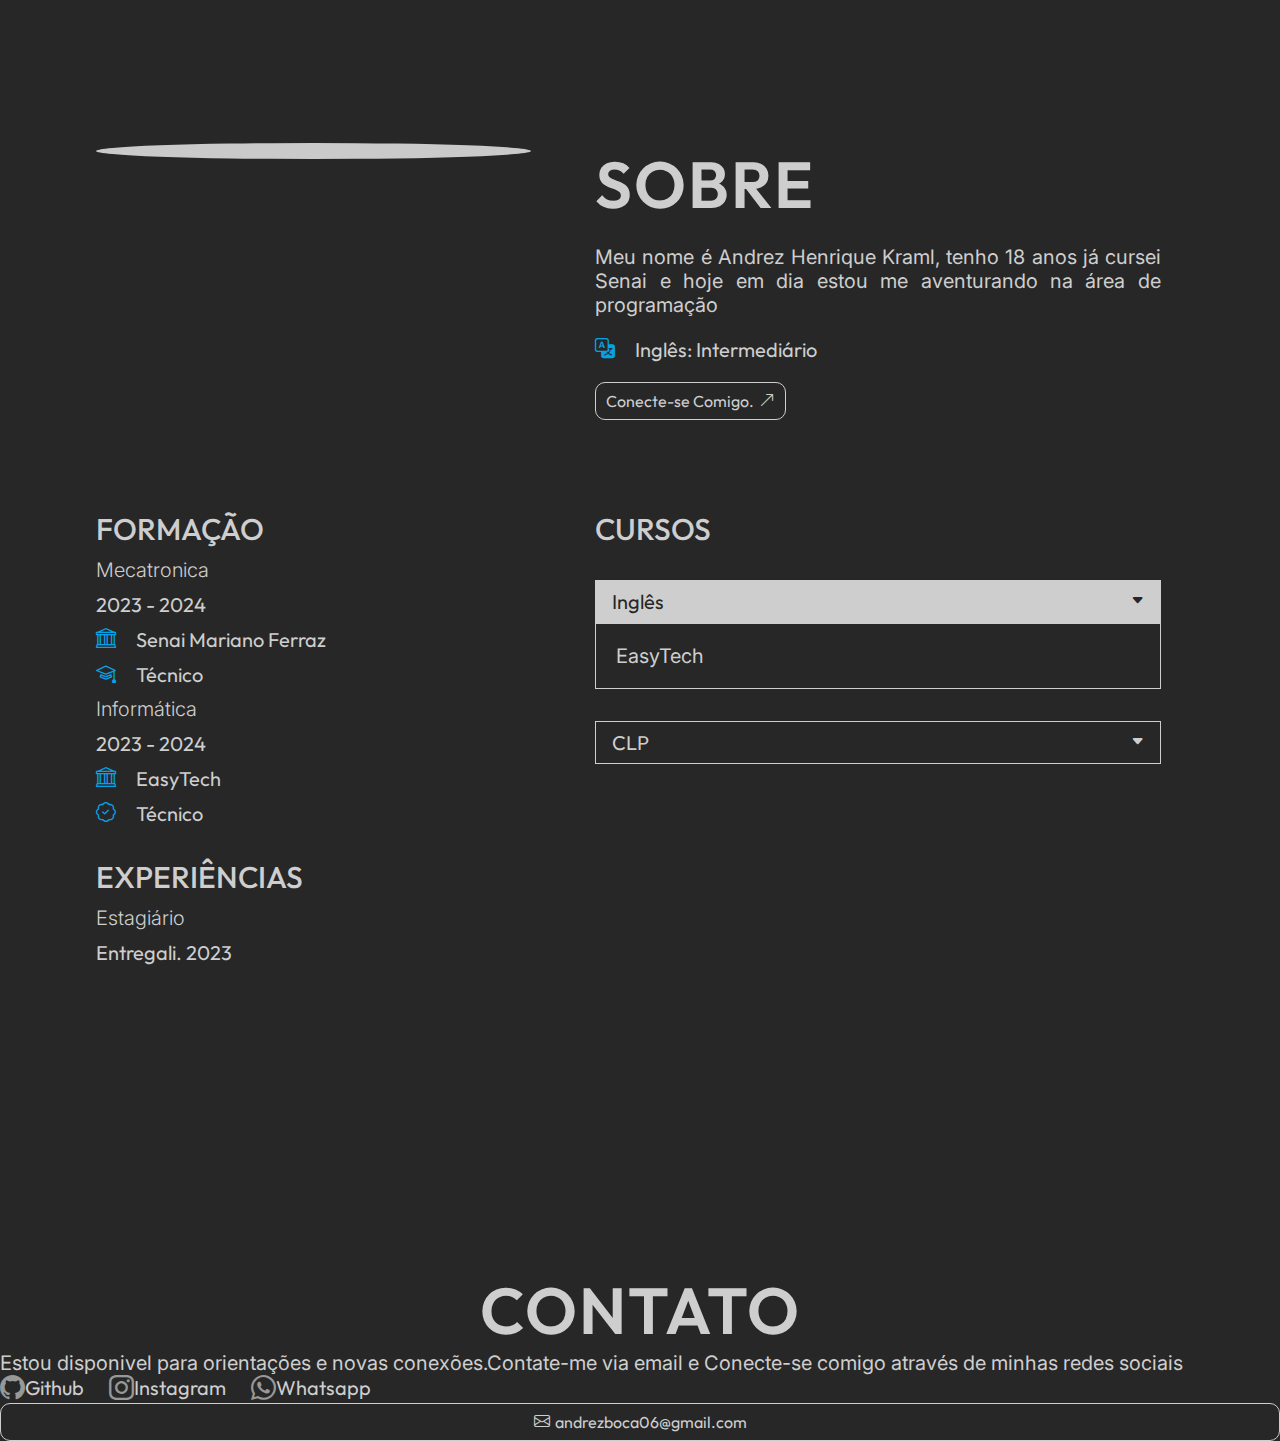
==== commit cd5a5290: "17/04" ====
--- a/index.html
+++ b/index.html
@@ -4,18 +4,22 @@
 <head>
     <meta charset="UTF-8">
     <meta name="viewport" content="width=device-width, initial-scale=1.0">
-    <title>Portfolio | Andrez</title>
+    <title> Portfolio | Andrez </title>
 
     <!-- Bootstrap Icons -->
     <link rel="stylesheet" href="https://cdn.jsdelivr.net/npm/bootstrap-icons@1.11.3/font/bootstrap-icons.min.css">
+
+    <!-- Link com o CSS -->
     <link rel="stylesheet" href="css/estilo.css">
+
     <!-- fav icon -->
     <link rel="shortcut icon" href="img/favicon.ico" type="image/x-icon">
+
+    <!-- AOS  -->
+    <link href="https://unpkg.com/aos@2.3.1/dist/aos.css" rel="stylesheet">
+
+
 </head>
-
-<!-- AOS -->
-<link href="https://unpkg.com/aos@2.3.1/dist/aos.css" rel="stylesheet">
-
 
 <body>
 
@@ -25,32 +29,37 @@
         <!-- menu desktop -->
         <nav class="header-nav">
             <ul class="menu menu-principal">
+
                 <li class="menu-item">
                     <a href="#home" class="menu-link active">
-                        <span class="menu-texto">home</span>
-                    </a>
-                </li>
+                        <span class="menu-texto"> home </span>
+                    </a>
+                </li>
+
                 <li class="menu-item">
                     <a href="#projetos" class="menu-link">
-                        <span class="menu-texto">projetos</span>
-                    </a>
-                </li>
+                        <span class="menu-texto"> projetos </span>
+                    </a>
+                </li>
+
                 <li class="menu-item">
                     <a href="#sobre" class="menu-link">
-                        <span class="menu-texto">sobre</span>
-                    </a>
-                </li>
+                        <span class="menu-texto"> sobre </span>
+                    </a>
+                </li>
+
                 <li class="menu-item">
                     <a href="#contato" class="menu-link">
-                        <span class="menu-texto">Contato</span>
-                    </a>
-                </li>
+                        <span class="menu-texto"> contato </span>
+                    </a>
+                </li>
+
             </ul>
         </nav> <!-- Fim Menu desktop -->
 
         <!-- Logo -->
         <div data-aos="zoom-in">
-            <a href="#home" class="menu-item">
+            <a href="#home">
                 <img src="img/logo.png" alt="" class="logo">
             </a>
         </div>
@@ -61,250 +70,455 @@
         </div>
 
     </header>
-    <!-- Indentação Shift + Alt + F -->
-    <!-- Comentario shift + alt + A -->
-
-    <!-- Menu mobile -->
-
+
+    <!-- Menu Mobile -->
     <nav class="nav-mobile">
         <ul class="menu menu-mobile">
+
             <li class="menu-item">
                 <a href="#home" class="menu-link active">
                     <i class="icone-link bi bi-house"></i>
-                    <span class="menu-texto">home</span>
-                </a>
-            </li>
+                    <span class="menu-texto"> home </span>
+                </a>
+            </li>
+
             <li class="menu-item">
                 <a href="#projetos" class="menu-link">
                     <i class="icone-link bi bi-images"></i>
-                    <span class="menu-texto">projetos</span>
-                </a>
-            </li>
+                    <span class="menu-texto"> projetos </span>
+                </a>
+            </li>
+
             <li class="menu-item">
                 <a href="#sobre" class="menu-link">
                     <i class="icone-link bi bi-person"></i>
-                    <span class="menu-texto">sobre</span>
-                </a>
-            </li>
+                    <span class="menu-texto"> sobre </span>
+                </a>
+            </li>
+
             <li class="menu-item">
                 <a href="#contato" class="menu-link">
                     <i class="icone-link bi bi-envelope"></i>
-                    <span class="menu-texto">contato</span>
+                    <span class="menu-texto"> contato </span>
                 </a>
             </li>
 
         </ul>
 
     </nav>
+
     <main id="home">
 
-        <div class="main-content" data-aos="zoom-in" data-aos-delay="600">
-
-            <h1>
-                <strong  data-aos="zoom-in" data-aos-delay="600">
-                    
-                    Soluções digitais &
+        <div class="main-content">
+
+            <h1 data-aos="zoom-in" data-aos-delay="1000">
+                <strong>
+                    Soluções Digitais &
                 </strong>
-                Desenvolvimento Front-End
+                Desenvolvimento Front-End.
             </h1>
 
-            <p>Andrez Kraml - SP, Desenvolvedor e Instrutor Front-End.</p>
+            <p data-aos="fade-right" data-aos-delay="3000"> Andrez Kraml - SP, Desenvolvedor Front-End.
+            </p>
 
             <ul class="menu menu-social">
                 <li>
-                    <a href="http://instagram.com/Andrez_kraml" target="_blank">
+                    <a href="#" target="_blank">
+                        <i class="icon-social bi bi-github"></i>
+                    </a>
+                </li>
+                <li>
+                    <a href="#" target="_blank">
                         <i class="icon-social bi bi-instagram"></i>
-
-                    </a>
-                </li>
-
-
+                    </a>
+                </li>
                 <li>
-                    <a href="https://github.com/KramlAndrez/Site" target="_blank">
-                        <i class="icon-social bi bi-github"></i>
-                    </a>
-                </li>
-
-
+                    <a href="#" target="_blank">
+                        <i class="icon-social bi bi-youtube"></i>
+                    </a>
+                </li>
                 <li>
-                    <a href="https://www.facebook.com/" target="_blank">
+                    <a href="#" target="_blank">
                         <i class="icon-social bi bi-facebook"></i>
                     </a>
                 </li>
-
-
                 <li>
-                    <a href="https://www.facebook.com/">
-                        <i class="icon-social bi bi-tiktok"></i>
-                    </a>
-                </li>
-
-
+                    <a href="#" target="_blank">
+                        <i class="icon-social bi bi-twitch"></i>
+                    </a>
+                </li>
                 <li>
-                    <a href="https://www.linkedin.com/company/login/" target="_blank">
+                    <a href="#" target="_blank">
                         <i class="icon-social bi bi-linkedin"></i>
                     </a>
                 </li>
-
             </ul>
+
+
             <a href="#projetos">
                 <button class="btn btn-primary">
                     <span> Ver Projetos </span>
                     <i class="bi bi-arrow-down-right"></i>
                 </button>
-
             </a>
 
-            <div class="video">
-                <iframe src="https://www.youtube.com/embed/yPz6PojA_Qc" title="Projeto Esportes  Lazer e Cultura"
-                    frameborder="0" allow="accelerometer; 
-                    autoplay; clipboard-write; 
-                    encrypted-media; gyroscope; picture-in-picture; web-share"
-                    referrerpolicy="strict-origin-when-cross-origin" allowfullscreen></iframe>
-            </div>
-
-        </div> <!-- fim main content -->
-
+
+        </div> <!-- Fim main content -->
+        <div class="video">
+
+            <iframe src="https://www.youtube.com/embed/bHBGSAPPMXw"
+                title="Os 6 Segredos da Mentalidade de Alta Performance" frameborder="0" allow="accelerometer; autoplay; clipboard-write; 
+            encrypted-media; gyroscope; picture-in-picture; web-share" referrerpolicy="strict-origin-when-cross-origin"
+                allowfullscreen></iframe>
+        </div>
 
     </main>
 
+    <!-- Projetos -->
     <section id="projetos" class="projetos">
 
         <h2>Projetos</h2>
 
         <div class="projetos-container">
+
             <!-- Projeto 1 -->
             <article class="projeto-card">
-                <img src="img/Capturar.PNG" alt="" class="card-img">
+
+                <img src="img/Allianz.PNG" alt="" class="card-img">
 
                 <div class="card-body">
 
-                    <h3 class="card-title">Esportes Alternativos</h3>
-                    <p class="card-bescription">
-                        Esportes e Diversão
+                    <h3 class="card-title">Futebol</h3>
+                    <p class="card-description">
+                        Estádio Futebol
                     </p>
 
-                    <ul class="card-list">
+                    <ul class="card-lista">
 
                         <li class="card-item">
                             <i class="icon-list bi bi-chevron-double-right"></i>
-                            Futebol
-
+                            alegria
                         </li>
 
                         <li class="card-item">
-                            <i class="icon-list bi-chevron-double-right"></i>
-                            Basquete
-
+                            <i class="icon-list bi bi-chevron-double-right"></i>
+                            Emoção
                         </li>
 
-                        <li class="card-item">
-                            <i class="icon-list bi-chevron-double-right"></i>
-                            Vôlei
-
-                        </li>
+
+
 
                     </ul>
 
-
-
-
-                </div>
+                </div>
+
 
             </article>
-
-
 
 
             <!-- Projeto 2 -->
             <article class="projeto-card card-reverse">
-                <img src="img/Allianz.PNG" alt="" class="card-img">
+
+                <img src="img/basquete3.PNG" alt="" class="card-img">
 
                 <div class="card-body">
 
-                    <h3 class="card-title">Esportes Alternativos</h3>
-                    <p class="card-bescription">
-                        Estádio De Futebol
+                    <h3 class="card-title">Basquete</h3>
+                    <p class="card-description">
+                        Ginásio Basquete
                     </p>
 
-                    <ul class="card-list">
+                    <ul class="card-lista">
+
+                        <li class="card-item">
+                            Suor
+                            <i class="icon-list bi bi-chevron-double-left"></i>
+                        </li>
+
+                        <li class="card-item">
+                            Adrenalina
+                            <i class="icon-list bi bi-chevron-double-left"></i>
+                        </li>
+
+
+
+                    </ul>
+
+                </div>
+
+
+            </article>
+
+
+            <!-- Projeto 3 -->
+            <article class="projeto-card">
+
+                <img src="img/volei.PNG" alt="" class="card-img">
+
+                <div class="card-body">
+
+                    <h3 class="card-title">vôlei</h3>
+                    <p class="card-description">
+                        Emoção vôlei
+                    </p>
+
+                    <ul class="card-lista">
 
                         <li class="card-item">
                             <i class="icon-list bi bi-chevron-double-right"></i>
-                            Torcida Inflamada
-
+                            Sentimento
                         </li>
-
-                        <li class="card-item">
-                            <i class="icon-list bi-chevron-double-right"></i>
-                            Comemorações
-
-                        </li>
-
-                        <li class="card-item">
-                            <i class="icon-list bi-chevron-double-right"></i>
-                            Emoções
-
-                        </li>
-
-                    </ul>
-                </div>
-
-            </article>
-             <!-- Projeto 3 -->
-             <article class="projeto-card">
-                <img src="img/basquete3.PNG" alt="" class="card-img">
-
-                <div class="card-body">
-
-                    <h3 class="card-title">Esportes Alternativos</h3>
-                    <p class="card-bescription">
-                        Ginásio Basquete
-                    </p>
-
-                    <ul class="card-list">
 
                         <li class="card-item">
                             <i class="icon-list bi bi-chevron-double-right"></i>
-                            Sentimentos
-
+                            Felicidade
                         </li>
 
-                        <li class="card-item">
-                            <i class="icon-list bi-chevron-double-right"></i>
-                            Adrenalina
-
-                        </li>
-
-                        <li class="card-item">
-                            <i class="icon-list bi-chevron-double-right"></i>
-                            Foco
-
-                        </li>
+
+
 
                     </ul>
-                </div>
+
+                </div>
+
 
             </article>
 
+
+
         </div>
 
     </section>
 
+    <section id="sobre" class="sobre">
+
+        <article class="sobre-content1">
+
+            <img src="img/" alt="" class="sobre-perfil">
+
+            <div class="sobre-descricao">
+                <h2> Sobre </h2>
+                <p>
+                    Meu nome é Andrez Henrique Kraml, tenho 18 anos já cursei Senai e hoje
+                    em dia estou me aventurando na área de programação
+                </p>
+
+                <div class="sobre-skills">
+                    <i class="bi bi-translate"> </i>
+                    <span> Inglês: Intermediário </span>
+                </div>
+
+                <div class="descricao-button">
+                    <a href="/" target="_blank">
+                        <button class="btn btn-primary">
+                            <span> Conecte-se Comigo. </span>
+                            <i class="bi bi-arrow-up-right"></i>
+                        </button>
+                    </a>
+                </div>
+            </div>
+        </article>
+
+        <article class="sobre-content2">
+
+            <div class="col1">
+
+                <div class="row1">
+                    <h3>Formação</h3>
+
+                    <!-- Formação 1 -->
+                    <h4> Mecatronica </h4>
+                    <span> 2023 - 2024 </span>
+
+                    <div class="sobre-icones">
+                        <i class="bi bi-bank"> </i>
+                        <span> Senai Mariano Ferraz </span>
+                    </div>
+
+                    <div class="sobre-icones">
+                        <i class="bi bi-mortarboard"> </i>
+                        <span> Técnico </span>
+                    </div>
+
+                    <!-- Formação 2 -->
+                    <h4> Informática </h4>
+                    <span> 2023 - 2024 </span>
+
+                    <div class="sobre-icones">
+                        <i class="bi bi-bank"> </i>
+                        <span> EasyTech </span>
+                    </div>
+
+                    <div class="sobre-icones">
+                        <i class="bi bi-patch-check"> </i>
+                        <!-- <i class="bi bi-award"> </i> -->
+                        <span> Técnico </span>
+                    </div>
+
+                </div> <!-- fim Row 1 -->
+
+                <div class="row2">
+                    <h3>Experiências</h3>
+
+                    <!-- Cargo // Cliente  -->
+                    <h4>Estagiário</h4>
+
+                    <span>Entregali. 2023</span>
+
+
+
+
+                </div>
+
+            </div>
+
+            <div class="col2">
+
+                <h3> Cursos </h3>
+
+                <div class="accordion">
+
+                    <!-- Curso 1 -->
+                    <div class="accordion-item active">
+
+                        <button class="accordion-header start">
+                            <span>Inglês</span>
+                            <i class="bi bi-caret-down-fill"> </i>
+                        </button>
+
+                        <div class="accordion-body">
+                            <p>EasyTech</p>
+
+
+                        </div>
+
+                    </div> <!-- fim Curso 1 -->
+
+
+                </div> <!-- fim Curso 1 -->
+
+                <!-- Curso 3 -->
+                <div class="accordion-item">
+
+                    <button class="accordion-header end">
+                        <span>CLP</span>
+                        <i class="bi bi-caret-down-fill"> </i>
+                    </button>
+
+                    <div class="accordion-body end">
+                        <p>Instituição - senai</p>
+
+
+                    </div>
+
+                </div>
+            </div> <!-- Fim Accordion -->
+
+
+            </div>
+
+        </article>
+
+    </section>
+    <section id="contato" class="sobre">
+    </section>
+
+    <section id="contato" class="contato">
+
+        <h2>contato</h2>
+        <p>
+            Estou disponivel para orientações e novas conexões.Contate-me via email e Conecte-se comigo através de
+            minhas redes sociais
+        </p>
+
+        <ul class="menu menu-social">
+
+            <li>
+                <a href="" class="menu-link" target="_blank">
+                    <i class="icon-social bi-github"> </i>
+                    <span>Github</span>
+
+
+                </a>
+            </li>
+
+            <li>
+                <a href="" class="menu-link" target="_blank">
+                    <i class="icon-social bi-instagram"> </i>
+                    <span>Instagram</span>
+
+
+                </a>
+            </li>
+
+
+            <li>
+                <a href="https://wa.me/+55119..." class="menu-link" target="_blank">
+                    <i class="icon-social bi bi-whatsapp"> </i>
+                    <span>Whatsapp</span>
+
+                </a>
+            </li>
+            
+        </ul>
+        <a href="mailton:andrezboca06@gmail.com">
+            <button class="btn btn-primary">
+                <i class="icon-social bi bi-envelope"></i>
+                <span class="email">
+                    andrezboca06@gmail.com
+                </span>
+
+            </button>
+
+        </a>
+
+    </section>
+
+
+
+
+
+
+
+
+
+
+
+
+
+
+
+
+
+
+
+
+
+
+
+
+
+
+
+
+
+
+
+
+
+
+
     <!-- AOS JS -->
-
     <script src="https://unpkg.com/aos@2.3.1/dist/aos.js"></script>
 
     <script src="js/script.js"> </script>
 
     <script>
         AOS.init({
-            duration:600,
+            duration: 900,
         });
-        
     </script>
 
-
 </body>
 
 </html>--- a/css/estilo.css
+++ b/css/estilo.css
@@ -1,178 +1,214 @@
-/* Google fonts */
-@import url('https://fonts.googleapis.com/css2?family=Cormorant:ital,wght@0,300..700;1,300..700&family=EB+Garamond:ital,wght@0,400..800;1,400..800&family=Libre+Caslon+Text:ital,wght@0,400;0,700;1,400&display=swap');
-
-/* Variaveis de cor */
-/* Definir cores tema dark */
+/* Google Fonts */
+@import url('https://fonts.googleapis.com/css2?family=Inter:ital,opsz,wght@0,14..32,100..900;1,14..32,100..900&family=Outfit:wght@100..900&family=Patua+One&display=swap');
+
+/* Variaveis para cores */
+
+/* Definir cores tema Dark */
 :root,
 :root[data-theme="dark"] {
-    
-    --bg: rgb(37, 37, 37);
-    --color: rgb(206,206,206);
-    --hover: rgb(243,243,243);
-    --cor-link:var(--bg)
-
-}
+
+    --bg: rgb(39, 39, 39);
+    /* Cor Fundo */
+    --color: rgb(206, 206, 206);
+    /* Cor Textos */
+    --hover: rgb(243, 243, 243);
+    --sombra: rgb(226, 226, 226);
+}
+
 /* Definir cores tema Light */
 :root[data-theme="light"] {
-    --bg: rgb(206,206,206);
-    --color: rgb(37, 37, 37);
-    --hover: rgb(5,5,5);
-    --sombra: rgb(37,37,37);
-
-}
-/*
-root Font padrão
-EB Garamond:
-    font-family: "EB Garamond", serif;
+
+    --bg: rgb(206, 206, 206);
+    /* Cor Fundo */
+    --color: rgb(39, 39, 39);
+    /* Cor Textos */
+    --hover: rgb(5, 5, 5);
+    --sombra: rgb(37, 37, 37);
+}
+
+/* 
+
+Root Font
+
+Patua one:
+  font-family: "Patua One", serif;
+  font-weight: 400;
+  font-style: normal;
+
+Outfit:
+  font-family: "Outfit", sans-serif;
   font-optical-sizing: auto;
   font-weight: <weight>;
   font-style: normal;
 
-  Cormorant:
-    font-family: "Cormorant", serif;
-  font-optical-sizing: auto;
-  font-weight: <weight>;
-  font-style: normal;
-
-  Libre Caslon Text:
-     font-family: "Libre Caslon Text", serif;
-  font-weight: 700;
-  font-style: normal; */
-
-/* regra css */
+Inter:
+    font-family: "Inter", sans-serif;
+    font-optical-sizing: auto;
+    font-weight: <weight>;
+    font-style: normal;
+*/
+
 
 /* reset CSS */
 * {
     margin: 0;
     padding: 0;
-    box-sizing: border-box;/*  */
-    scrollbar-width: thin;/*  */
-    scrollbar-color: red;/*  */
+    box-sizing: border-box;
+    /*  */
+    scrollbar-width: thin;
 }
 
 html[data-theme='dark'] .logo {
     filter: invert(1);
 }
-html{
+
+html {
     scroll-behavior: smooth;
 }
+
 body {
     background-color: var(--bg);
     color: var(--color);
 }
-a{
+
+
+a {
     color: var(--color);
     text-decoration: none;
 }
 
-ul{
-
+
+ul {
     list-style: none;
 }
 
-
-h1{
+h1 {
     font-size: 40px;
     font-weight: 200;
-    font-family: "Cormorant", 
-    serif;
+    font-family: "Outfit", sans-serif;
     letter-spacing: 3px;
 }
+
 h2 {
     font-size: 35px;
-    font-family: "EB Garamond", serif;
-    font-weight: 400;
+    font-family: "Outfit", sans-serif;
+    font-weight: 600;
     letter-spacing: 2px;
     text-align: center;
     text-transform: uppercase;
-
 }
 
 h3 {
     font-size: 30px;
-    font-family: "Cormorant", serif;
-    font-weight: 400;
+    font-family: "Outfit", sans-serif;
+    font-weight: 500;
     text-align: left;
     text-transform: uppercase;
-
-}
-
-p, li, span{
+}
+
+h4 {
+    font-size: 20px;
+    font-family: "Inter", sans-serif;
+    font-weight: 300;
+    text-align: left;
+}
+
+span {
+    font-family: "Outfit", sans-serif;
+}
+
+p,
+li,
+span {
     font-size: 18px;
 }
+
 p {
     text-align: justify;
-    font-family:"Libre Caslon Text", serif;
-}
-strong{
+    font-family: "Inter", sans-serif;
+}
+
+strong {
     font-weight: 800;
 }
 
-
-
-#header{
+/* Header */
+#header {
     display: flex;
     flex-flow: row wrap;
     justify-content: space-between;
     align-items: center;
     width: 100%;
     padding: 10px 20px;
-    
-} 
-
+    z-index: 999999;
+}
+
+/* Logo */
 .logo {
-    width: 56px;  /* largura */
-    height: 56px; /* altura */
-}
-
-.header-toggle{
+    width: 80px;
+    height: auto;
+}
+
+
+.header-toggle {
     display: flex;
     justify-content: flex-end;
-    min-width: 30%;
-}
-#toggleTheme{
-    color: var(--color); /* cor texto */
-    font-size: 18px;
+}
+
+
+#toggleTheme {
+    color: var(--color);
+    font-size: 20px;
     cursor: pointer;
-    transition: all 0.6s ease-in-out;
-}
-.menu{
+    transition: all 0.3s ease-in-out;
+}
+
+
+.menu {
     display: flex;
     align-items: center;
     gap: 25px;
+}
+
+.menu-item {
     width: 100%;
-
-}
+}
+
 
 .menu-link {
     display: flex;
-    text-transform: uppercase;
-    
-
-}
+
+}
+
+
 .menu-texto {
     font-size: 12px;
     text-transform: uppercase;
-    font-family: "inter";
-
-}
+    font-family: "Outfit", sans-serif;
+    font-weight: 300;
+}
+
+
 .header-nav {
     display: none;
-
- }
-.menu-mobile  .menu-link {
+}
+
+.menu-mobile .menu-link {
     flex-direction: column;
     justify-content: center;
     align-items: center;
     padding: 8px 16px;
 }
+
 .menu-mobile {
+    position: fixed;
     bottom: 0;
-    position: fixed;
     width: 100vw;
+    /* VW = viewPort - Width */
     justify-content: space-between;
     border-top: 1px solid var(--color);
     z-index: 1;
+    /*  */
     background-color: var(--bg);
 }
 
@@ -183,16 +219,19 @@
     color: var(--hover);
     font-weight: 600;
 }
+
 .icone-link,
 .menu-texto {
-    color: #525050;
-    font-weight: 400;
-}
+    color: #6a6a6a;
+    font-weight: 600;
+}
+
 .icone-link {
     font-size: 25px;
 }
 
-/* Fim css do menu */
+/* Fim CSS do Menu */
+
 /* Home / Main */
 
 #home {
@@ -200,6 +239,7 @@
     flex-direction: column;
     gap: 32px;
 }
+
 .main-content {
     display: flex;
     flex-direction: column;
@@ -210,6 +250,7 @@
     width: 100%;
     aspect-ratio: 16/9;
 }
+
 .btn {
     display: flex;
     justify-content: center;
@@ -221,11 +262,14 @@
     padding: 8px 10px;
     border-radius: 10px;
     cursor: pointer;
-    
-}
+}
+
 .btn-primary {
     border: 1px solid var(--color);
-
+}
+
+.btn-primary:hover {
+    border: 1px solid var(--bg);
 }
 
 .btn span,
@@ -235,26 +279,25 @@
 }
 
 .btn:hover {
-    transform: scale(1.02);
+    transform: scale(1.05);
     transition: all ease-in-out .4s;
 }
-.btn-primary:hover {
-    border: 1px solid var(--bg)
-}
+
 .btn:hover span,
 .btn:hover i {
     color: var(--hover);
-
-}
+}
+
 .icon-social {
-    font-size: 22px;
+    font-size: 25px;
     color: #989898;
 }
+
 .icon-social:hover {
     color: var(--hover);
-
-
-}
+}
+
+
 /* Estrutura */
 /* Projetos */
 .projetos {
@@ -281,85 +324,209 @@
     border-radius: 10px;
     object-fit: cover;
     object-position: center;
-    box-shadow: 0px 10px 70px rgb(212, 157, 53);
-}
-
-card-description {
+    box-shadow: 0px 0px 5px var(--sombra);
+}
+
+.card-description {
     font-family: "Inter", sans-serif;
     font-size: 20px;
     font-weight: normal;
     margin-top: 10px;
-    margin-top: 15px;
-
-}
+    margin-bottom: 15px;
+}
+
 .icon-list {
     color: #05a2e5;
     font-size: 14px;
-
 }
 
 .card-item {
     margin-left: 10px;
     font-size: 20px;
     margin-bottom: 5px;
-}
+    font-family: "Inter", sans-serif;
+}
+
 .card-body {
-    
     display: flex;
     flex-direction: column;
     justify-content: flex-start;
     align-items: start;
 }
 
-/* ATUALIZACOES FUTURAS */
+/* ATUALIZAÇÕES FUTURAS */
 #home,
-.projetos {
+.projetos,
+.sobre {
     padding: 40px 16px;
 }
 
+/* Sobre */
+.sobre {
+    display: flex;
+    flex-direction: column;
+    gap: 24px;
+}
+
+.sobre-perfil {
+    width: 100%;
+    pointer-events: none;
+    border-radius: 50%;
+    border: 8px solid #cacaca;
+    object-position: center;
+}
+
+.sobre-content1,
+.sobre-content2 {
+    display: flex;
+    flex-direction: column;
+    align-items: flex-start;
+    gap: 32px;
+    margin-bottom: 80px;
+}
+
+.sobre-descricao {
+    display: flex;
+    flex-direction: column;
+    justify-content: flex-start;
+    gap: 20px;
+}
+
+.sobre-skills,
+.sobre-icones {
+    display: flex;
+    align-items: center;
+    gap: 20px;
+}
+
+.sobre-skills i,
+.sobre-icones i {
+    font-size: 20px;
+    color: #05a2e5;
+}
+
+.sobre-content2 .col1, 
+.sobre-content2 .col2 {
+    display: flex;
+    flex-direction: column;
+    text-align: justify;
+    gap: 32px;
+}
+
+.sobre-content2 .col1 .row1, 
+.sobre-content2 .col1 .row2 {
+    display: flex;
+    flex-direction: column;
+    gap: 10px;
+}
+
+.row2 .sobre-lista li {
+    margin-bottom: 5px;
+}
+
+/* Accordion */
+
+/* .accordion {
+    display: flexbox;
+} */
+
+.accordion-header {
+    width: 100%;
+    border: 1px solid var(--color);
+    display: flex;
+    background: transparent;
+    cursor: pointer;
+    justify-content: space-between;
+    padding: 8px 16px; 
+    align-items: center;
+    transition: ease-in-out .5s;
+}
+
+.accordion-header span,
+.accordion-header i {
+    color: var(--color);
+    /* text-transform: capitalize; */
+}
+
+.accordion-body {
+    padding: 20px;
+    flex-direction: column;
+    align-items: flex-start;
+    gap: 10px;
+    border: 1px solid var(--color);
+    display: none;
+}
+
+.accordion-item.active .accordion-header {
+    background: var(--color);
+} 
+
+.accordion-item.active .accordion-header span,
+.accordion-item.active .accordion-header i {
+    color: var(--bg);
+}
+
+.accordion-item.active .accordion-body {
+    display: flex;
+}
+
+
+
+
+
 
 /* CSS Responsivo */
-/* telas apartir de 768 */
-@media(min-width: 768px) {
+/* min-width = a partir de -->  */
+
+@media (min-width: 768px) {
     #header {
         background-color: var(--bg);
         position: fixed;
         border-bottom: 1px solid #989898;
         padding: 16px 96px;
-        
-        
-    }
-    .header-nav{
+    }
+
+    .header-nav {
         display: flex;
     }
+
     .header-nav,
-    .header-toggle{
-        min-width: 30%;
-    }
+    .header-toggle {
+        min-width: 25%;
+    }
+
     .nav-mobile {
         display: none;
     }
-    #home, .projetos { /* Atulização futura */
+
+    #home,
+    .projetos,
+    .sobre {
+        /* Atualização futura */
         padding: 128px 96px 64px;
     }
+
     .main-content {
         display: flex;
         flex-direction: column;
         align-items: flex-start;
     }
-}
-
+
+}
+
+/* Fim 768 */
 
 @media (min-width: 992px) {
     .projeto-card {
         flex-direction: row;
     }
+
     .projeto-card.card-reverse {
         flex-direction: row-reverse;
         justify-content: end;
-
-    }
-    .card-reverse.card-body{
+    }
+
+    .card-reverse .card-body {
         display: flex;
         flex-direction: column;
         justify-content: center;
@@ -367,18 +534,38 @@
         text-align: right;
     }
 
-                  
-
-        
     .card-img {
         width: 55%;
     }
-}
+
+    .sobre {
+        gap: 10px;
+    }
+
+    .sobre-content1,
+    .sobre-content2 {
+        display: grid;
+        grid-template-columns: 40% 52%;
+        justify-content: flex-start;
+        gap: 64px;
+    }
+
+    .sobre-descricao h2 {
+        text-align: left;
+    }
+    .descricao-button {
+        justify-content: flex-start;
+    }
+
+}
+
 /* 1200px */
 @media (min-width: 1200px) {
-    #home {
+    #home,
+    .sobre {
         padding: 160px 96px 32px;
     }
+
     h1 {
         font-size: 80px;
     }
@@ -386,31 +573,66 @@
     h2 {
         font-size: 65px;
     }
-    p, span, li {
+
+    p,
+    span,
+    li {
         font-size: 20px;
     }
 
-}
+    .descricao-button .btn {
+        width: auto;
+    }
+
+}
+
+/* fim 1200px */
 
 @media (min-width: 1400px) {
     h1 {
         font-size: 100px;
     }
+
     h2 {
         font-size: 70px;
     }
-    .projetos {
+
+    .projetos,
+    .sobre {
         padding: 160px 240px 64px;
     }
 }
-/* 0 até 992 */
-
-@media (max:992px) {
-    .card-body{
+
+/*  largura até: = x */
+@media (max-width: 992px) {
+    .card-body {
         display: flex;
         flex-direction: column;
         justify-content: center;
-        align-items: right;
-    }
-
-}+        align-items: center;
+    }
+    .sobre {
+        padding: 0 96px;
+    }
+    .sobre-perfil {
+        width: 50%;
+        margin-left: 25%;
+        align-items: center;
+    }
+    
+}
+/* roda pé */
+footer {
+    margin-bottom: 60px;
+
+}
+footer p {
+    font-size: 16px;
+    text-align: center;
+    padding: 16px;
+    font-family: "Inter", sans-serif;
+}
+footer a {
+    color: #989898;
+}
+
